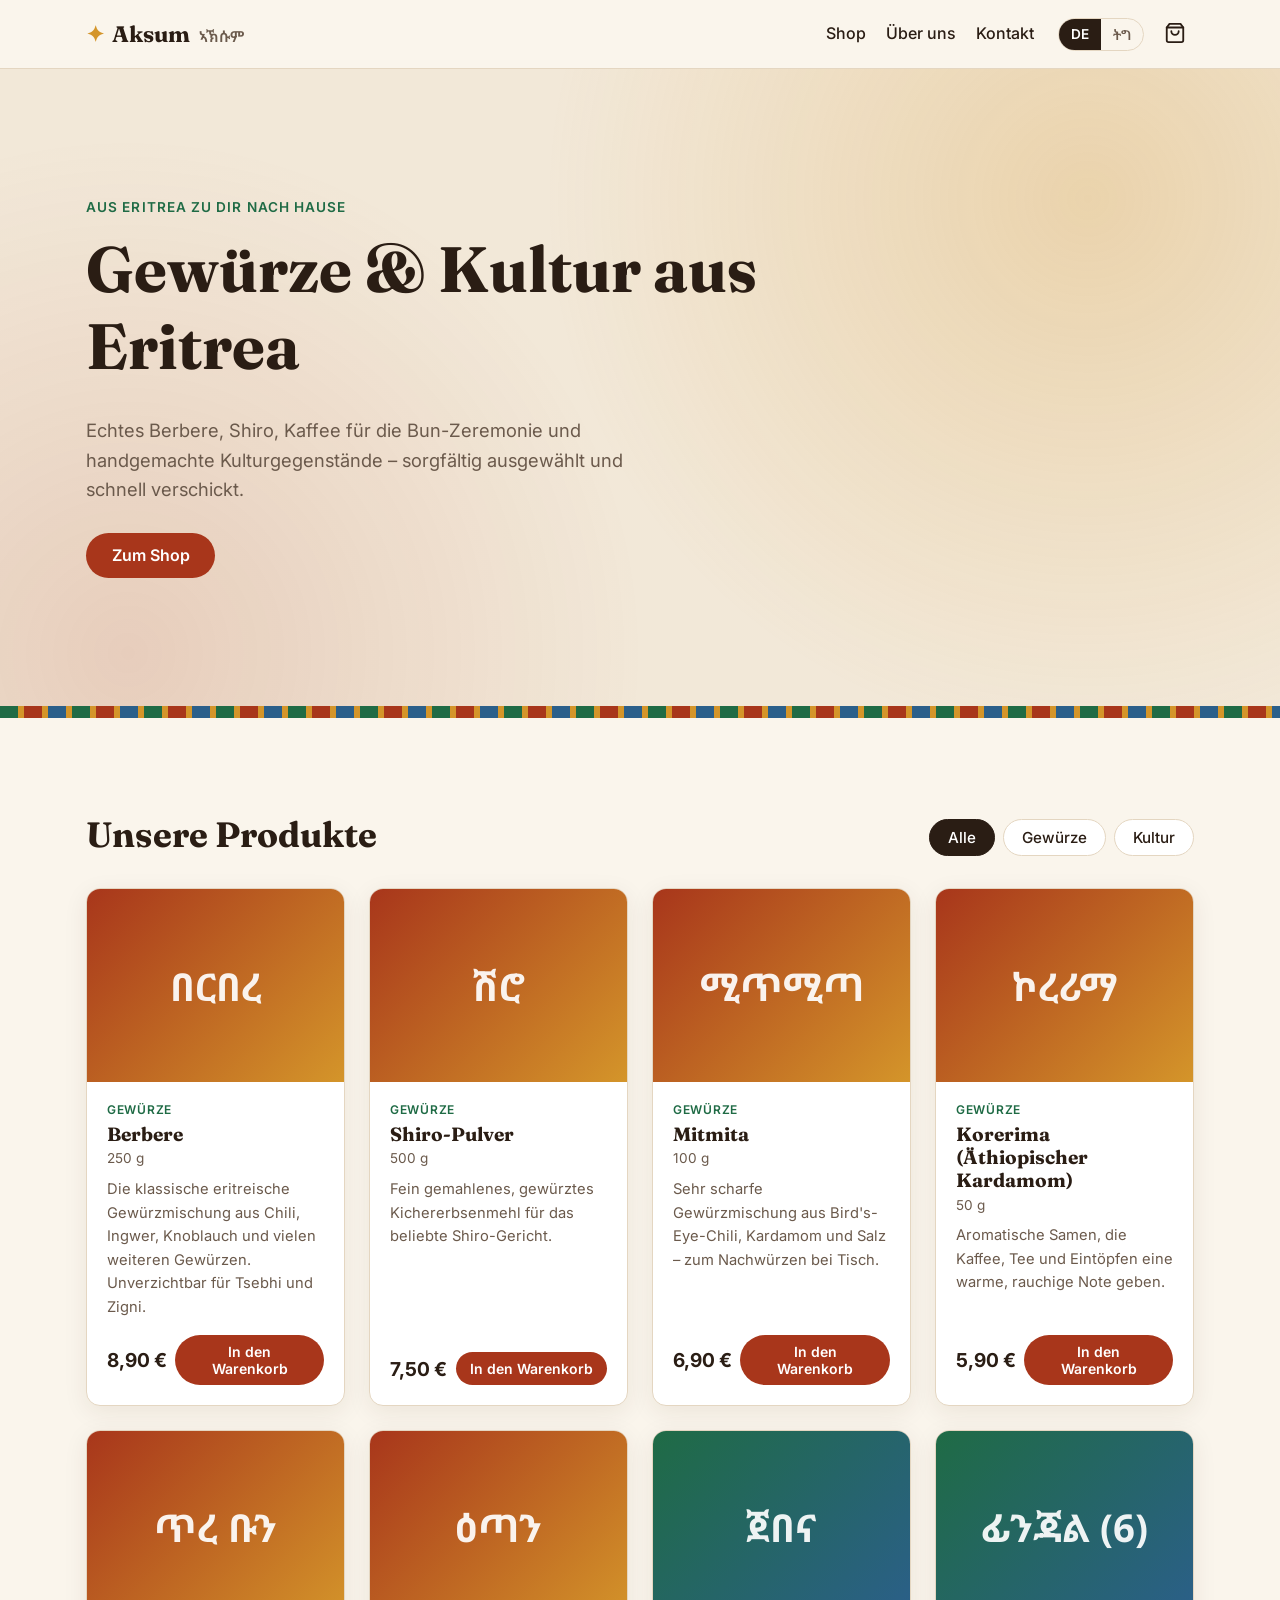
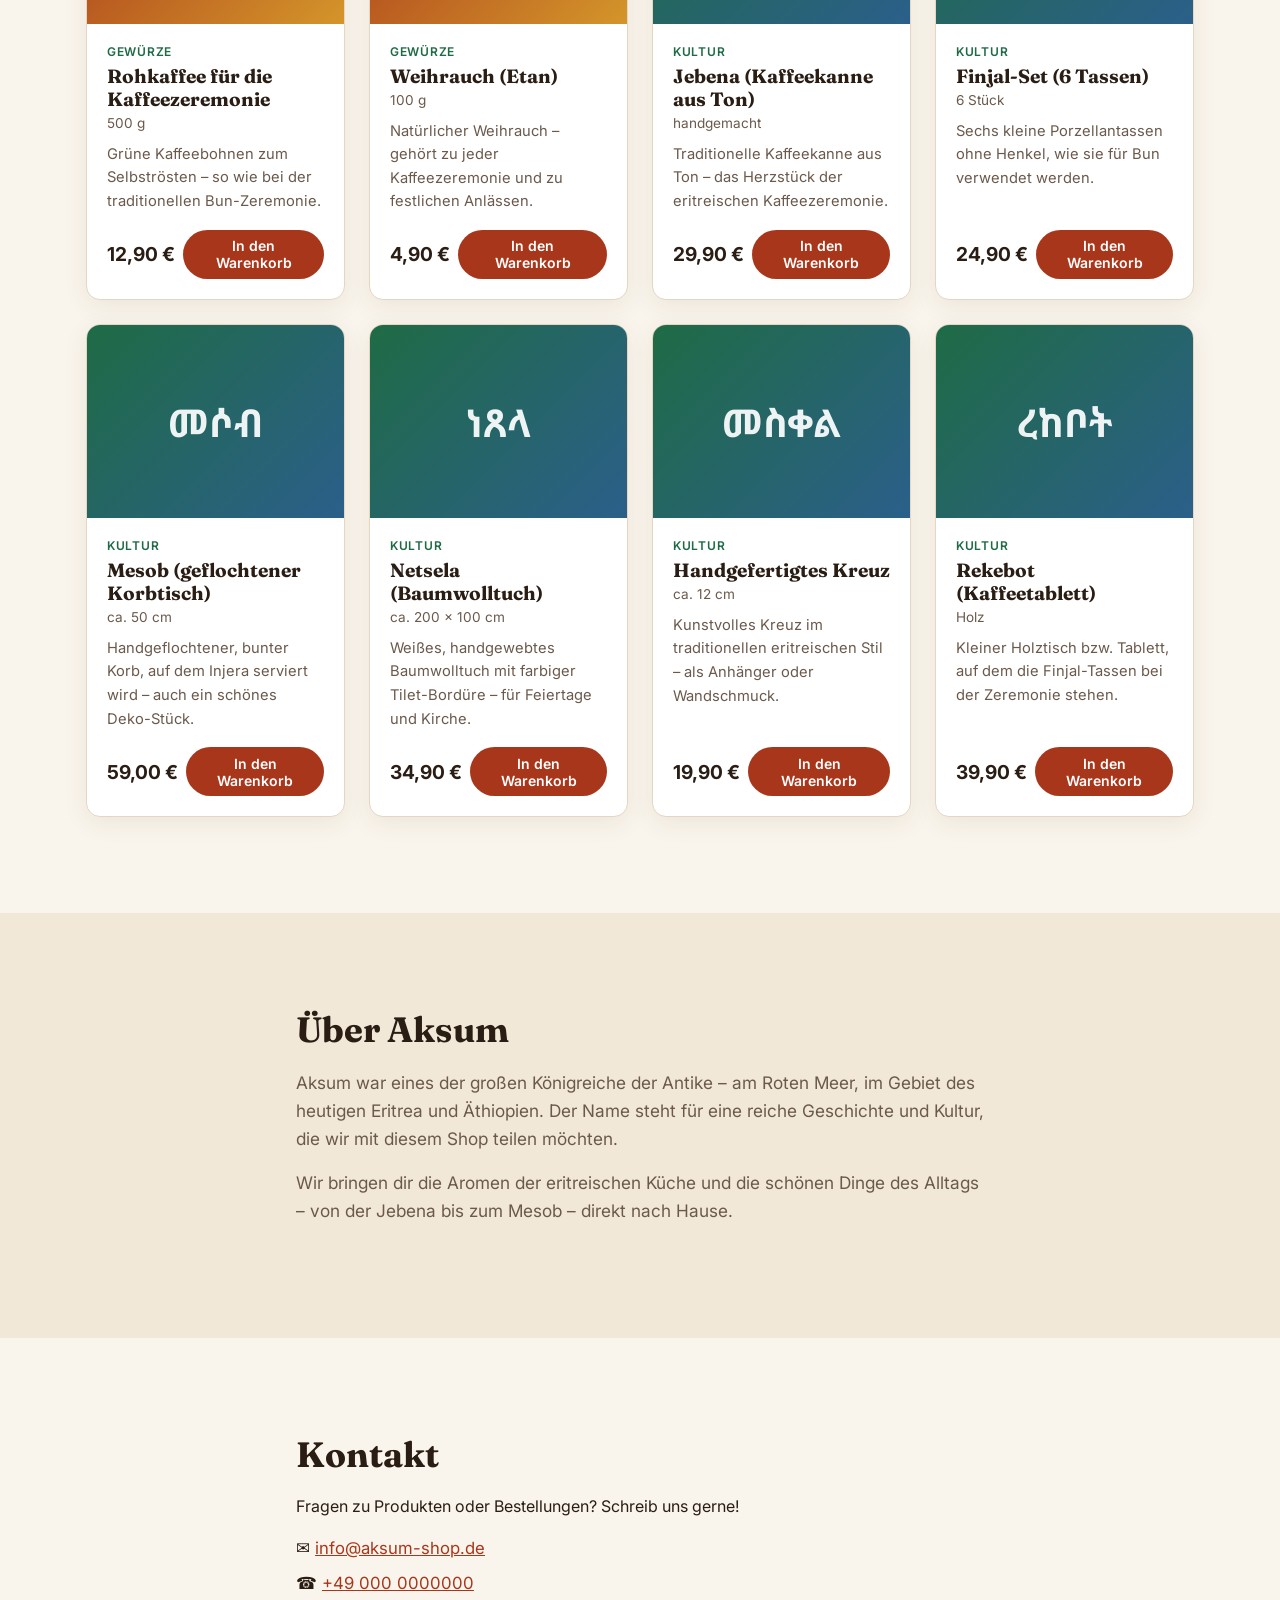
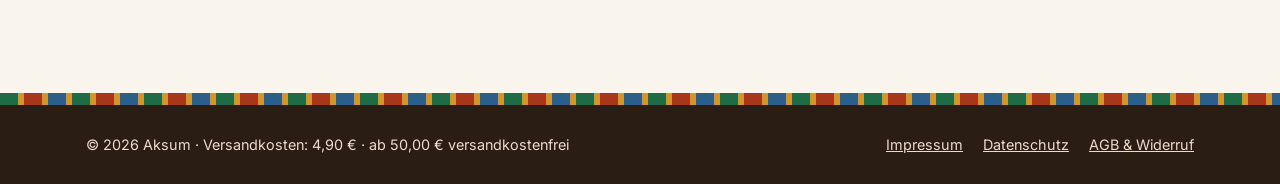
==== index.html @ a477b145 "Add Aksum online shop with German/Tigrinya and PayPal checkout Static site for Eritrean spices and c" ====
<!doctype html>
<html lang="de">
<head>
  <meta charset="utf-8">
  <meta name="viewport" content="width=device-width, initial-scale=1">
  <title>Aksum – Eritreische Gewürze & Kultur</title>
  <meta name="description" content="Eritreische Gewürze wie Berbere und Shiro sowie traditionelle Kulturgegenstände – bequem online bestellen und mit PayPal bezahlen.">
  <link rel="icon" href="favicon.svg" type="image/svg+xml">
  <link rel="preconnect" href="https://fonts.googleapis.com">
  <link rel="preconnect" href="https://fonts.gstatic.com" crossorigin>
  <link href="https://fonts.googleapis.com/css2?family=Fraunces:opsz,wght@9..144,500;9..144,700&family=Inter:wght@400;500;600&family=Noto+Sans+Ethiopic:wght@400;600;700&display=swap" rel="stylesheet">
  <link rel="stylesheet" href="css/style.css">
</head>
<body>

  <header class="header">
    <div class="container header__inner">
      <a href="#top" class="logo">
        <span class="logo__mark" aria-hidden="true">✦</span>
        <span>Aksum <span class="logo__ge">ኣኽሱም</span></span>
      </a>
      <nav class="nav" aria-label="Hauptmenü">
        <a href="#shop" data-i18n="nav.shop">Shop</a>
        <a href="#about" data-i18n="nav.about">Über uns</a>
        <a href="#contact" data-i18n="nav.contact">Kontakt</a>
      </nav>
      <div class="header__actions">
        <div class="lang-switch" role="group" aria-label="Sprache / ቋንቋ">
          <button data-lang="de" aria-pressed="true">DE</button>
          <button data-lang="ti" aria-pressed="false">ትግ</button>
        </div>
        <button class="cart-button" data-open-cart aria-label="Warenkorb">
          <svg width="22" height="22" viewBox="0 0 24 24" fill="none" stroke="currentColor" stroke-width="2" stroke-linecap="round" stroke-linejoin="round" aria-hidden="true"><path d="M6 2 3 6v14a2 2 0 0 0 2 2h14a2 2 0 0 0 2-2V6l-3-4z"/><path d="M3 6h18"/><path d="M16 10a4 4 0 0 1-8 0"/></svg>
          <span class="cart-button__count" id="cart-count" hidden>0</span>
        </button>
      </div>
    </div>
  </header>

  <main id="top">
    <section class="hero">
      <div class="container hero__inner">
        <p class="hero__kicker" data-i18n="hero.kicker">Aus Eritrea zu dir nach Hause</p>
        <h1 class="hero__title" data-i18n="hero.title">Gewürze & Kultur aus Eritrea</h1>
        <p class="hero__text" data-i18n="hero.text"></p>
        <a href="#shop" class="btn" data-i18n="hero.cta">Zum Shop</a>
      </div>
      <div class="tilet" aria-hidden="true"></div>
    </section>

    <section class="section" id="shop">
      <div class="container">
        <div class="section__head">
          <h2 data-i18n="shop.title">Unsere Produkte</h2>
          <div class="filters" role="group">
            <button data-filter="all" aria-pressed="true" data-i18n="filter.all">Alle</button>
            <button data-filter="spices" aria-pressed="false" data-i18n="filter.spices">Gewürze</button>
            <button data-filter="culture" aria-pressed="false" data-i18n="filter.culture">Kultur</button>
          </div>
        </div>
        <div class="product-grid" id="product-grid"></div>
      </div>
    </section>

    <section class="section section--alt" id="about">
      <div class="container about">
        <h2 data-i18n="about.title">Über Aksum</h2>
        <p data-i18n="about.text1"></p>
        <p data-i18n="about.text2"></p>
      </div>
    </section>

    <section class="section" id="contact">
      <div class="container contact">
        <h2 data-i18n="contact.title">Kontakt</h2>
        <p data-i18n="contact.text"></p>
        <ul class="contact__list">
          <li>✉ <a id="contact-email" href="#"></a></li>
          <li>☎ <a id="contact-phone" href="#"></a></li>
          <li>◎ <a id="contact-instagram" href="#" target="_blank" rel="noopener">Instagram</a></li>
        </ul>
      </div>
    </section>
  </main>

  <footer class="footer">
    <div class="tilet" aria-hidden="true"></div>
    <div class="container footer__inner">
      <p>© <span id="year"></span> Aksum · <span id="shipping-info"></span></p>
      <nav aria-label="Rechtliches">
        <a href="impressum.html" data-i18n="footer.imprint">Impressum</a>
        <a href="datenschutz.html" data-i18n="footer.privacy">Datenschutz</a>
        <a href="agb.html" data-i18n="footer.terms">AGB & Widerruf</a>
      </nav>
    </div>
  </footer>

  <!-- Warenkorb (fährt von rechts herein) -->
  <div class="overlay" id="overlay" hidden></div>
  <aside class="cart" id="cart" aria-hidden="true" aria-labelledby="cart-title">
    <div class="cart__head">
      <h2 id="cart-title" data-i18n="cart.title">Dein Warenkorb</h2>
      <button class="cart__close" id="cart-close" aria-label="Schließen">×</button>
    </div>
    <p class="cart__empty" id="cart-empty" data-i18n="cart.empty">Dein Warenkorb ist leer.</p>
    <ul class="cart__items" id="cart-items"></ul>
    <div class="cart__summary" id="cart-summary" hidden>
      <dl>
        <div><dt data-i18n="cart.subtotal">Zwischensumme</dt><dd id="sum-subtotal"></dd></div>
        <div><dt data-i18n="cart.shipping">Versand</dt><dd id="sum-shipping"></dd></div>
        <div class="cart__total"><dt data-i18n="cart.total">Gesamt</dt><dd id="sum-total"></dd></div>
      </dl>
      <p class="cart__hint" id="free-hint" hidden></p>
      <p class="cart__pay" data-i18n="cart.payWith">Sicher bezahlen mit PayPal:</p>
      <div id="paypal-buttons"></div>
      <p class="cart__legal" data-i18n-html="cart.legal"></p>
    </div>
  </aside>

  <!-- Danke-Fenster nach erfolgreicher Zahlung -->
  <dialog class="thanks" id="thanks">
    <h2 data-i18n="thanks.title">Vielen Dank für deine Bestellung!</h2>
    <p><span data-i18n="thanks.text"></span> <strong id="order-id"></strong></p>
    <button class="btn" id="thanks-close" data-i18n="thanks.close">Weiter einkaufen</button>
  </dialog>

  <script src="js/config.js"></script>
  <script src="js/products.js"></script>
  <script src="js/i18n.js"></script>
  <script src="js/app.js"></script>
</body>
</html>
---- css/style.css ----
/* ============================================================
   Farben – hier kannst du das Aussehen des Shops anpassen
   ============================================================ */
:root {
  --bg: #faf5ec;
  --bg-alt: #f2e8d8;
  --surface: #ffffff;
  --ink: #2a1d14;
  --ink-soft: #6b5a4c;
  --line: #e4d6c1;
  --red: #a8361b;       /* Berbere-Rot */
  --red-dark: #862a14;
  --ochre: #d4952a;     /* Gold / Ocker */
  --green: #1f6b45;     /* Grün */
  --blue: #2b5f8a;      /* Blau */
  --radius: 14px;
  --shadow: 0 6px 24px rgba(60, 35, 15, 0.08);
  --font-body: "Inter", "Noto Sans Ethiopic", system-ui, sans-serif;
  --font-head: "Fraunces", "Noto Sans Ethiopic", Georgia, serif;
}

* { box-sizing: border-box; }

html { scroll-behavior: smooth; scroll-padding-top: 80px; }

body {
  margin: 0;
  background: var(--bg);
  color: var(--ink);
  font-family: var(--font-body);
  font-size: 16px;
  line-height: 1.6;
}

html[lang="ti"] body { --font-head: "Noto Sans Ethiopic", sans-serif; }

img { max-width: 100%; display: block; }
a { color: var(--red); }

h1, h2, h3 { font-family: var(--font-head); line-height: 1.2; margin: 0 0 0.5em; }
h2 { font-size: clamp(1.6rem, 3vw, 2.2rem); }

.container { width: 100%; max-width: 1140px; margin: 0 auto; padding: 0 16px; }

.btn {
  display: inline-block;
  background: var(--red);
  color: #fff;
  border: 0;
  border-radius: 999px;
  padding: 0.8em 1.6em;
  font: 600 1rem var(--font-body);
  text-decoration: none;
  cursor: pointer;
  transition: background 0.2s;
}
.btn:hover { background: var(--red-dark); }
.btn:disabled { background: var(--green); cursor: default; }
.btn--small { padding: 0.55em 1em; font-size: 0.875rem; }

button:focus-visible, a:focus-visible { outline: 3px solid var(--ochre); outline-offset: 2px; }

/* Traditionelles Tilet-Band (Webmuster-Bordüre) */
.tilet {
  height: 12px;
  background:
    repeating-linear-gradient(90deg,
      var(--green) 0 18px, var(--ochre) 18px 24px,
      var(--red) 24px 42px, var(--ochre) 42px 48px,
      var(--blue) 48px 66px, var(--ochre) 66px 72px);
}

/* ---------- Kopfzeile ---------- */
.header {
  position: sticky; top: 0; z-index: 20;
  background: rgba(250, 245, 236, 0.94);
  backdrop-filter: blur(8px);
  border-bottom: 1px solid var(--line);
}
.header__inner { display: flex; align-items: center; gap: 24px; height: 68px; }
.logo {
  display: flex; align-items: center; gap: 8px;
  font: 700 1.4rem var(--font-head);
  color: var(--ink); text-decoration: none;
}
.logo__mark { color: var(--ochre); }
.logo__ge { font: 600 0.95rem "Noto Sans Ethiopic", sans-serif; color: var(--ink-soft); margin-left: 4px; }
.nav { display: flex; gap: 20px; margin-left: auto; }
.nav a { color: var(--ink); text-decoration: none; font-weight: 500; }
.nav a:hover { color: var(--red); }
.header__actions { display: flex; align-items: center; gap: 12px; }

.lang-switch { display: flex; border: 1px solid var(--line); border-radius: 999px; overflow: hidden; }
.lang-switch button {
  border: 0; background: transparent; padding: 6px 12px; cursor: pointer;
  font: 600 0.85rem var(--font-body); color: var(--ink-soft);
}
.lang-switch button[aria-pressed="true"] { background: var(--ink); color: #fff; }

.cart-button {
  position: relative; border: 0; background: transparent; cursor: pointer;
  color: var(--ink); padding: 8px; border-radius: 50%;
}
.cart-button:hover { background: var(--bg-alt); }
.cart-button__count {
  position: absolute; top: 0; right: 0;
  min-width: 20px; height: 20px; padding: 0 5px;
  background: var(--red); color: #fff; border-radius: 999px;
  font-size: 0.75rem; font-weight: 600; line-height: 20px; text-align: center;
}
.cart-button__count[hidden] { display: none; }

/* ---------- Startbereich ---------- */
.hero {
  background:
    radial-gradient(circle at 85% 20%, rgba(212, 149, 42, 0.25), transparent 45%),
    radial-gradient(circle at 10% 90%, rgba(168, 54, 27, 0.15), transparent 40%),
    var(--bg-alt);
}
.hero__inner { padding: clamp(64px, 12vw, 128px) 16px; max-width: 760px; margin-left: max(0px, calc((100% - 1140px) / 2)); }
.hero__kicker { color: var(--green); font-weight: 600; text-transform: uppercase; letter-spacing: 0.08em; font-size: 0.85rem; margin: 0 0 12px; }
html[lang="ti"] .hero__kicker { text-transform: none; letter-spacing: 0; }
.hero__title { font-size: clamp(2.2rem, 6vw, 4rem); }
.hero__text { font-size: 1.15rem; color: var(--ink-soft); margin: 0 0 28px; max-width: 600px; }

/* ---------- Abschnitte ---------- */
.section { padding: clamp(56px, 8vw, 96px) 0; }
.section--alt { background: var(--bg-alt); }
.section__head { display: flex; flex-wrap: wrap; align-items: end; justify-content: space-between; gap: 16px; margin-bottom: 32px; }
.section__head h2 { margin: 0; }

.filters { display: flex; gap: 8px; flex-wrap: wrap; }
.filters button {
  border: 1px solid var(--line); background: var(--surface); color: var(--ink);
  padding: 8px 18px; border-radius: 999px; cursor: pointer; font: 500 0.95rem var(--font-body);
}
.filters button[aria-pressed="true"] { background: var(--ink); border-color: var(--ink); color: #fff; }

/* ---------- Produkte ---------- */
.product-grid { display: grid; grid-template-columns: repeat(auto-fill, minmax(250px, 1fr)); gap: 24px; }
.product {
  display: flex; flex-direction: column;
  background: var(--surface); border-radius: var(--radius); overflow: hidden;
  box-shadow: var(--shadow); border: 1px solid var(--line);
}
.product__image { aspect-ratio: 4 / 3; overflow: hidden; }
.product__image img { width: 100%; height: 100%; object-fit: cover; }
.placeholder {
  width: 100%; height: 100%; display: grid; place-items: center;
  font: 700 2.4rem "Noto Sans Ethiopic", sans-serif; color: rgba(255, 255, 255, 0.92);
  text-align: center; padding: 16px;
}
.placeholder--spices { background: linear-gradient(135deg, var(--red), var(--ochre)); }
.placeholder--culture { background: linear-gradient(135deg, var(--green), var(--blue)); }
.product__body { display: flex; flex-direction: column; flex: 1; padding: 18px 20px 20px; }
.product__category { margin: 0; font-size: 0.75rem; font-weight: 600; color: var(--green); text-transform: uppercase; letter-spacing: 0.06em; }
.product__name { font-size: 1.2rem; margin: 4px 0 2px; }
.product__weight { margin: 0 0 8px; font-size: 0.85rem; color: var(--ink-soft); }
.product__desc { margin: 0 0 16px; font-size: 0.92rem; color: var(--ink-soft); flex: 1; }
.product__footer { display: flex; align-items: center; justify-content: space-between; gap: 8px; }
.product__price { font: 700 1.2rem var(--font-body); }

/* ---------- Über uns / Kontakt ---------- */
.about, .contact { max-width: 720px; }
.about p { font-size: 1.08rem; color: var(--ink-soft); }
.contact__list { list-style: none; padding: 0; margin: 16px 0 0; display: grid; gap: 8px; font-size: 1.05rem; }
.contact__list li[hidden] { display: none; }

/* ---------- Fußzeile ---------- */
.footer { background: var(--ink); color: #e9dccb; }
.footer__inner { display: flex; flex-wrap: wrap; justify-content: space-between; gap: 12px 24px; padding: 28px 16px; font-size: 0.9rem; }
.footer__inner p { margin: 0; }
.footer nav { display: flex; gap: 20px; flex-wrap: wrap; }
.footer a { color: #e9dccb; }

/* ---------- Warenkorb ---------- */
.overlay { position: fixed; inset: 0; background: rgba(20, 12, 6, 0.45); z-index: 30; }
.cart {
  position: fixed; top: 0; right: 0; bottom: 0; z-index: 40;
  width: min(420px, 100%);
  background: var(--bg); box-shadow: -8px 0 32px rgba(0, 0, 0, 0.15);
  display: flex; flex-direction: column; padding: 20px; overflow-y: auto;
  transform: translateX(100%); transition: transform 0.3s ease; visibility: hidden;
}
.cart.is-open { transform: none; visibility: visible; }
.cart__head { display: flex; justify-content: space-between; align-items: center; margin-bottom: 12px; }
.cart__head h2 { margin: 0; font-size: 1.5rem; }
.cart__close { border: 0; background: transparent; font-size: 2rem; line-height: 1; cursor: pointer; color: var(--ink); padding: 0 6px; }
.cart__empty { color: var(--ink-soft); }
.cart__items { list-style: none; padding: 0; margin: 0; }
.cart-item {
  display: grid; grid-template-columns: 1fr auto; gap: 6px 12px;
  padding: 14px 0; border-bottom: 1px solid var(--line);
}
.cart-item__info { display: flex; flex-direction: column; }
.cart-item__info span { font-size: 0.85rem; color: var(--ink-soft); }
.cart-item__remove { grid-column: 1; justify-self: start; border: 0; background: none; color: var(--red); font-size: 0.8rem; padding: 0; cursor: pointer; text-decoration: underline; }
.qty { display: flex; align-items: center; gap: 4px; align-self: center; }
.qty button {
  width: 30px; height: 30px; border-radius: 50%; border: 1px solid var(--line);
  background: var(--surface); cursor: pointer; font-size: 1rem; color: var(--ink);
}
.qty span { min-width: 24px; text-align: center; font-weight: 600; }
.cart__summary dl { margin: 16px 0 8px; }
.cart__summary dl div { display: flex; justify-content: space-between; padding: 4px 0; }
.cart__summary dt, .cart__summary dd { margin: 0; }
.cart__total { border-top: 1px solid var(--line); margin-top: 6px; padding-top: 10px !important; font-weight: 700; font-size: 1.15rem; }
.cart__hint { margin: 0 0 12px; padding: 8px 12px; background: #e6f0e9; color: var(--green); border-radius: 8px; font-size: 0.88rem; }
.cart__pay { margin: 16px 0 8px; font-weight: 600; }
.cart__legal { font-size: 0.78rem; color: var(--ink-soft); margin-top: 12px; }
.notice { padding: 10px 12px; background: #fbe9e4; color: var(--red-dark); border-radius: 8px; font-size: 0.9rem; }

/* ---------- Danke-Fenster ---------- */
.thanks {
  border: 0; border-radius: var(--radius); padding: 32px; max-width: 440px; width: calc(100% - 32px);
  box-shadow: var(--shadow); text-align: center; background: var(--bg); color: var(--ink);
}
.thanks::backdrop { background: rgba(20, 12, 6, 0.5); }

/* ---------- Rechtliche Seiten ---------- */
.legal { max-width: 760px; padding: 48px 16px 80px; }
.legal h1 { font-size: 2rem; }
.legal h2 { font-size: 1.3rem; margin-top: 1.6em; }
.todo { background: #fff4d6; border-left: 4px solid var(--ochre); padding: 10px 14px; border-radius: 6px; }

/* ---------- Handy ---------- */
@media (max-width: 720px) {
  .nav { display: none; }
  .header__actions { margin-left: auto; }
  .logo__ge { display: none; }
  .product-grid { grid-template-columns: 1fr; }
}
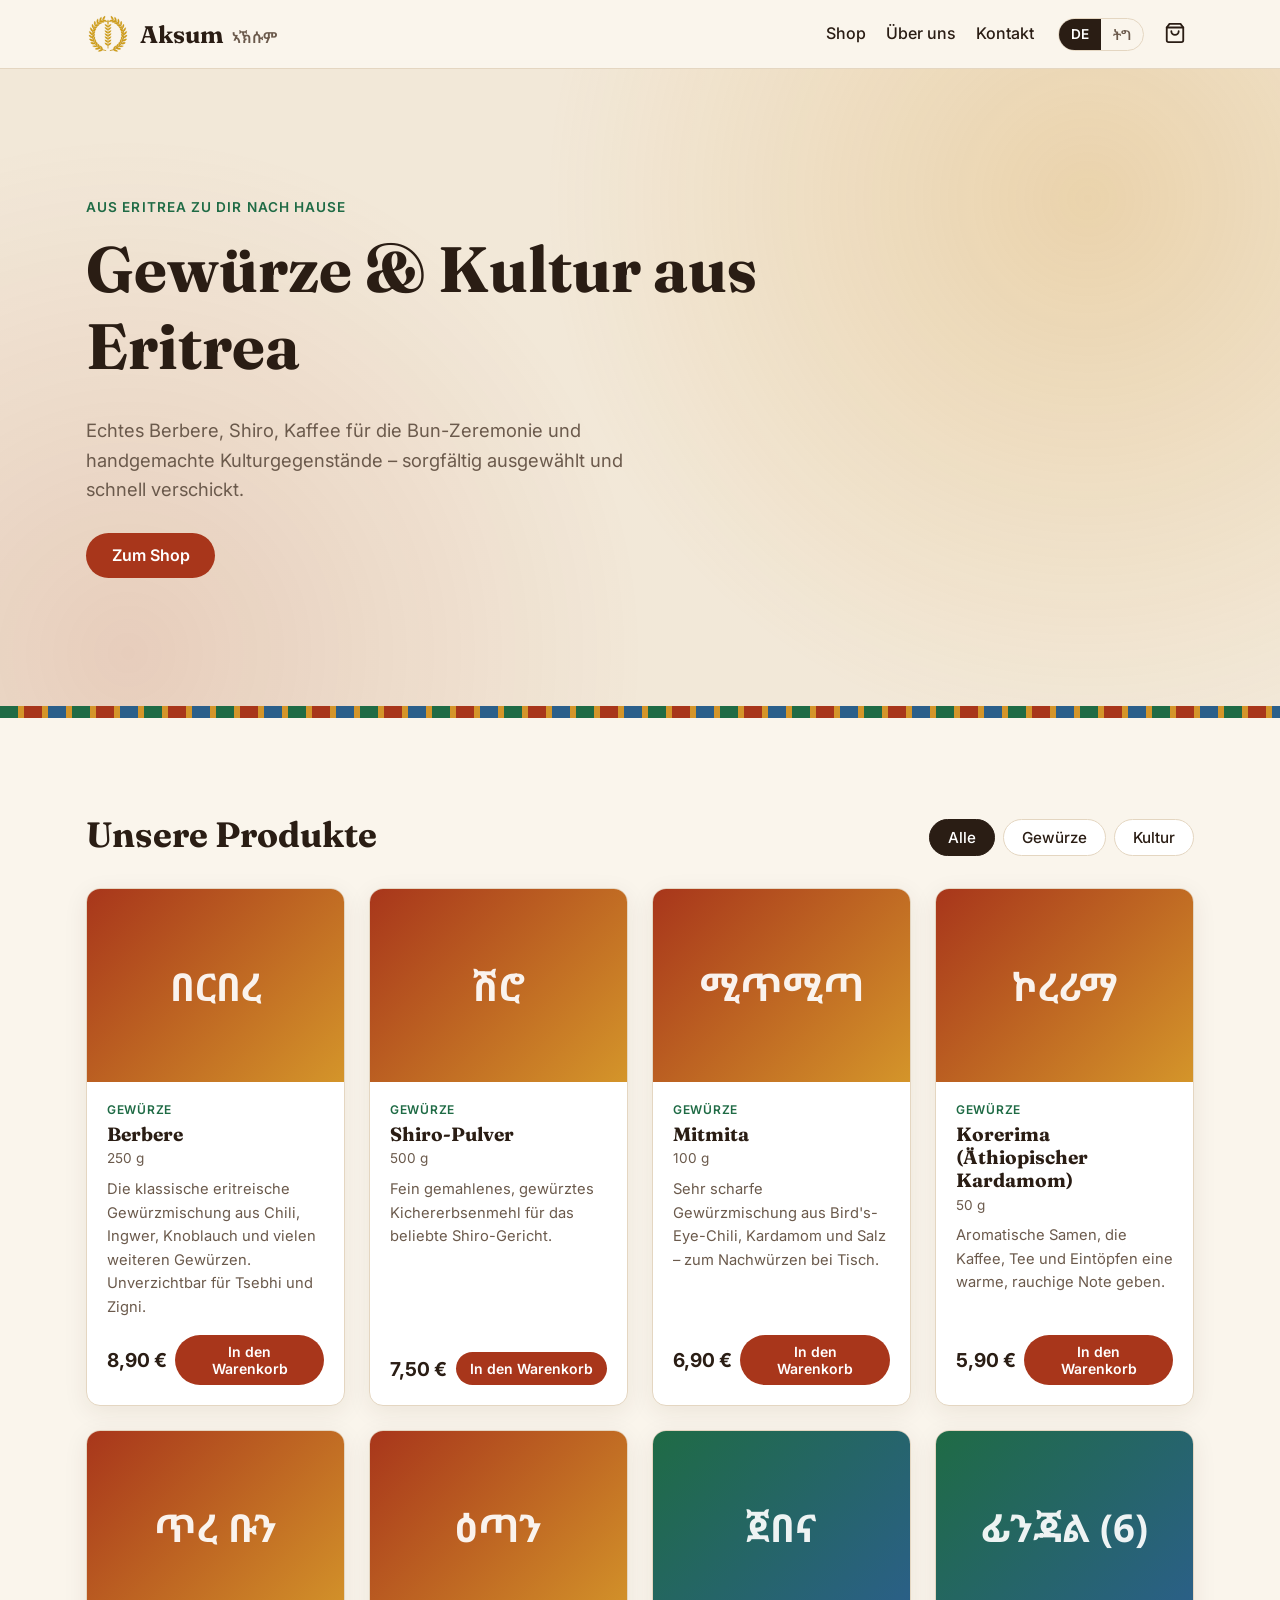
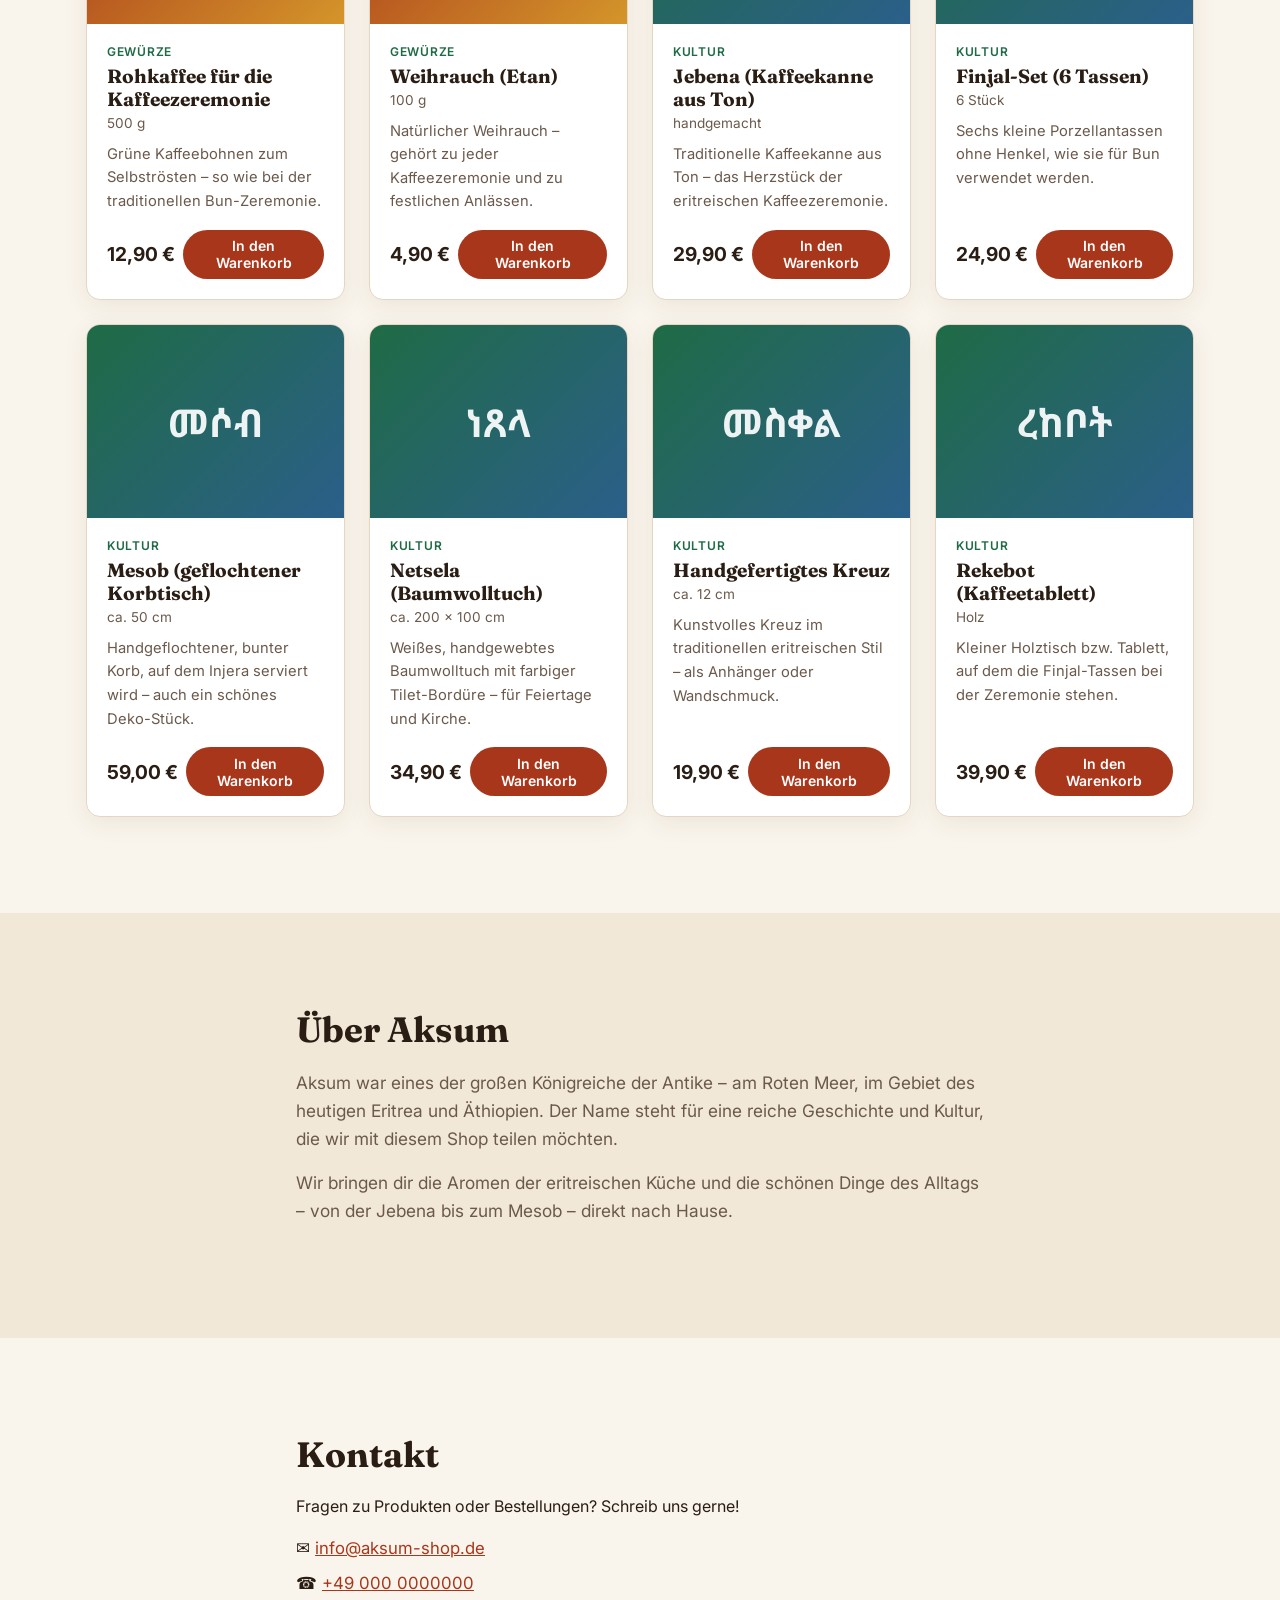
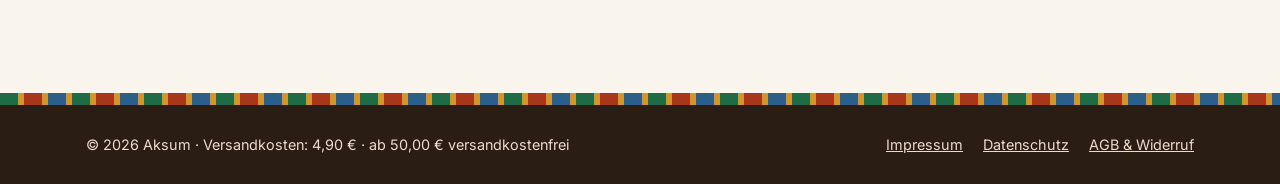
==== commit 3989f1b1: "Use golden Eritrean olive wreath as logo Replace the star mark in the header and the favicon with a " ====
--- a/index.html
+++ b/index.html
@@ -5,7 +5,7 @@
   <meta name="viewport" content="width=device-width, initial-scale=1">
   <title>Aksum – Eritreische Gewürze & Kultur</title>
   <meta name="description" content="Eritreische Gewürze wie Berbere und Shiro sowie traditionelle Kulturgegenstände – bequem online bestellen und mit PayPal bezahlen.">
-  <link rel="icon" href="favicon.svg" type="image/svg+xml">
+  <link rel="icon" href="images/logo-kranz.svg" type="image/svg+xml">
   <link rel="preconnect" href="https://fonts.googleapis.com">
   <link rel="preconnect" href="https://fonts.gstatic.com" crossorigin>
   <link href="https://fonts.googleapis.com/css2?family=Fraunces:opsz,wght@9..144,500;9..144,700&family=Inter:wght@400;500;600&family=Noto+Sans+Ethiopic:wght@400;600;700&display=swap" rel="stylesheet">
@@ -16,7 +16,7 @@
   <header class="header">
     <div class="container header__inner">
       <a href="#top" class="logo">
-        <span class="logo__mark" aria-hidden="true">✦</span>
+        <img class="logo__mark" src="images/logo-kranz.svg" alt="" width="44" height="44">
         <span>Aksum <span class="logo__ge">ኣኽሱም</span></span>
       </a>
       <nav class="nav" aria-label="Hauptmenü">
--- a/css/style.css
+++ b/css/style.css
@@ -79,11 +79,11 @@
 }
 .header__inner { display: flex; align-items: center; gap: 24px; height: 68px; }
 .logo {
-  display: flex; align-items: center; gap: 8px;
-  font: 700 1.4rem var(--font-head);
+  display: flex; align-items: center; gap: 10px;
+  font: 700 1.5rem var(--font-head);
   color: var(--ink); text-decoration: none;
 }
-.logo__mark { color: var(--ochre); }
+.logo__mark { width: 44px; height: 44px; flex: none; }
 .logo__ge { font: 600 0.95rem "Noto Sans Ethiopic", sans-serif; color: var(--ink-soft); margin-left: 4px; }
 .nav { display: flex; gap: 20px; margin-left: auto; }
 .nav a { color: var(--ink); text-decoration: none; font-weight: 500; }
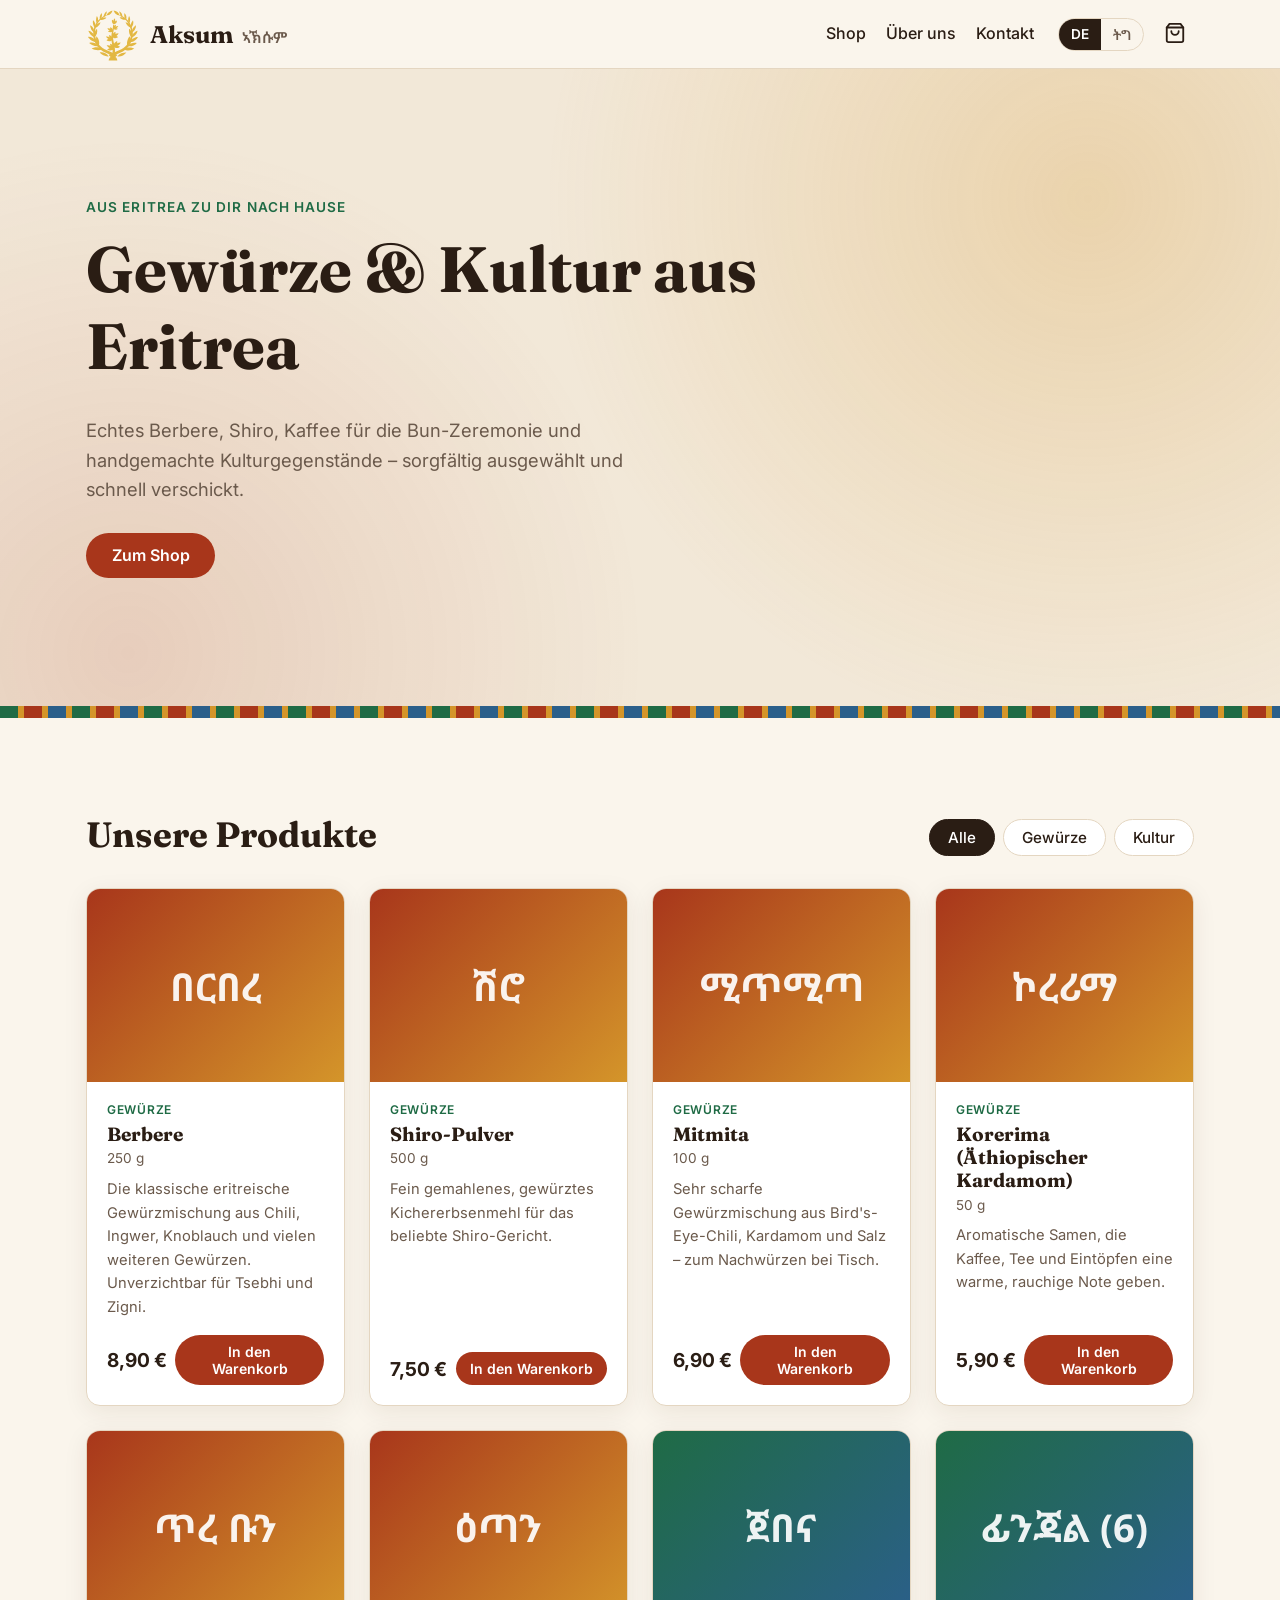
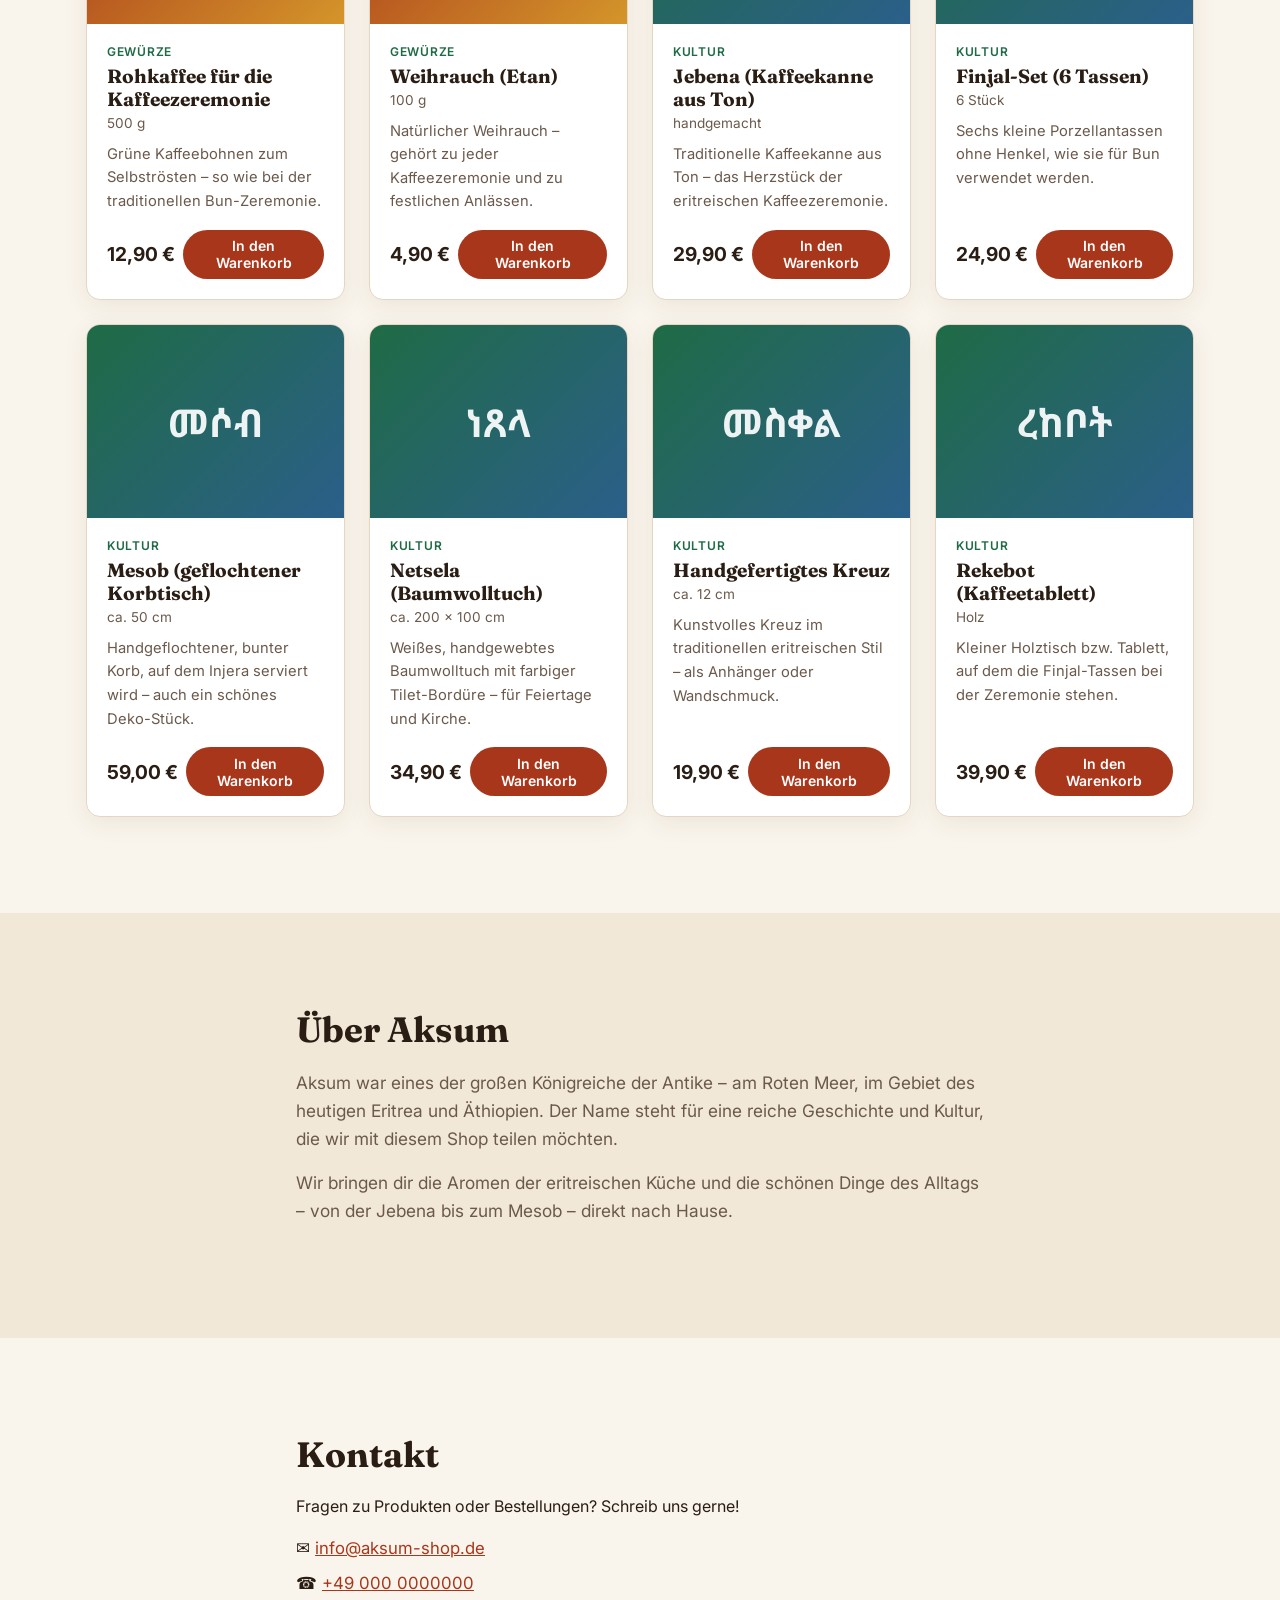
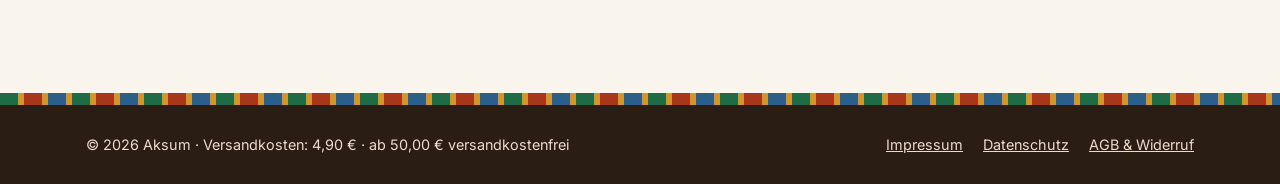
==== commit 039336d5: "Redraw logo wreath in bolder Eritrean flag style Chunkier leaves, central olive branch with leaf clu" ====
--- a/index.html
+++ b/index.html
@@ -16,7 +16,7 @@
   <header class="header">
     <div class="container header__inner">
       <a href="#top" class="logo">
-        <img class="logo__mark" src="images/logo-kranz.svg" alt="" width="44" height="44">
+        <img class="logo__mark" src="images/logo-kranz.svg" alt="" width="54" height="54">
         <span>Aksum <span class="logo__ge">ኣኽሱም</span></span>
       </a>
       <nav class="nav" aria-label="Hauptmenü">
--- a/css/style.css
+++ b/css/style.css
@@ -83,7 +83,7 @@
   font: 700 1.5rem var(--font-head);
   color: var(--ink); text-decoration: none;
 }
-.logo__mark { width: 44px; height: 44px; flex: none; }
+.logo__mark { width: 54px; height: 54px; flex: none; }
 .logo__ge { font: 600 0.95rem "Noto Sans Ethiopic", sans-serif; color: var(--ink-soft); margin-left: 4px; }
 .nav { display: flex; gap: 20px; margin-left: auto; }
 .nav a { color: var(--ink); text-decoration: none; font-weight: 500; }
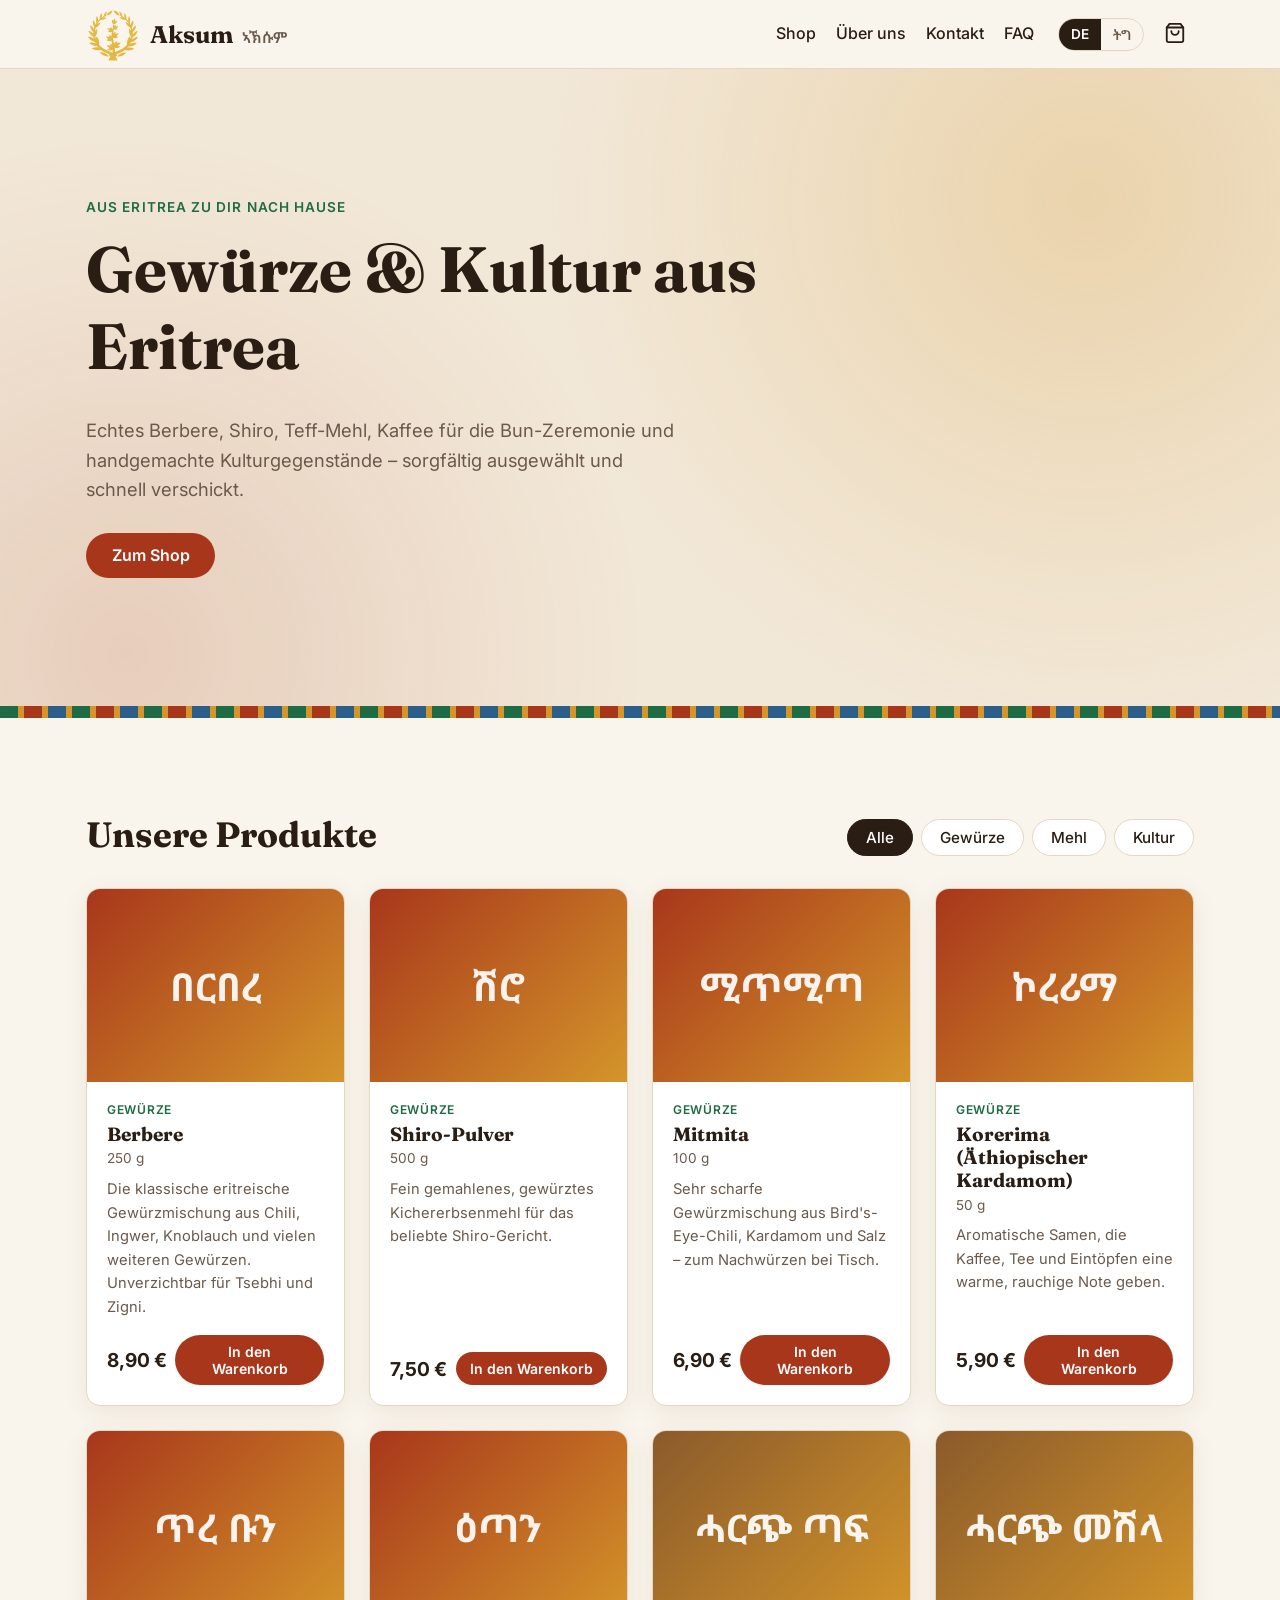
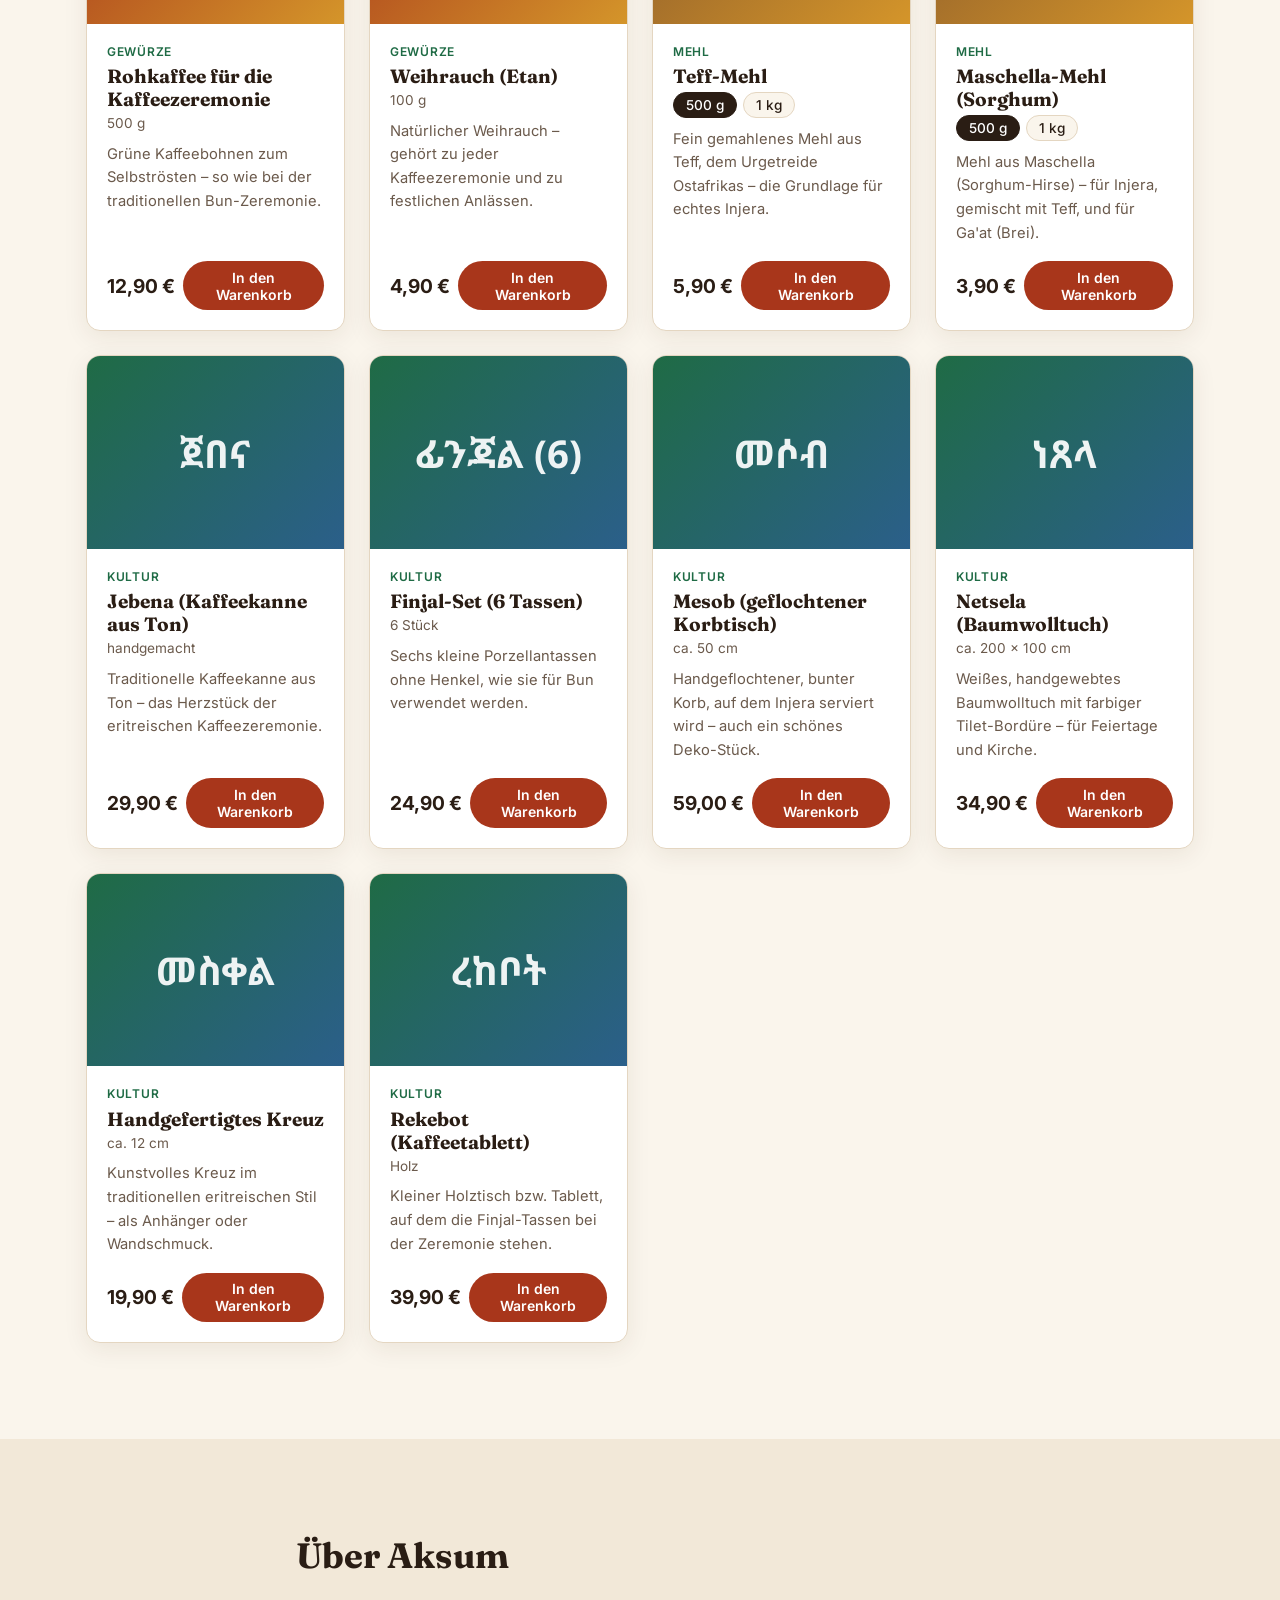
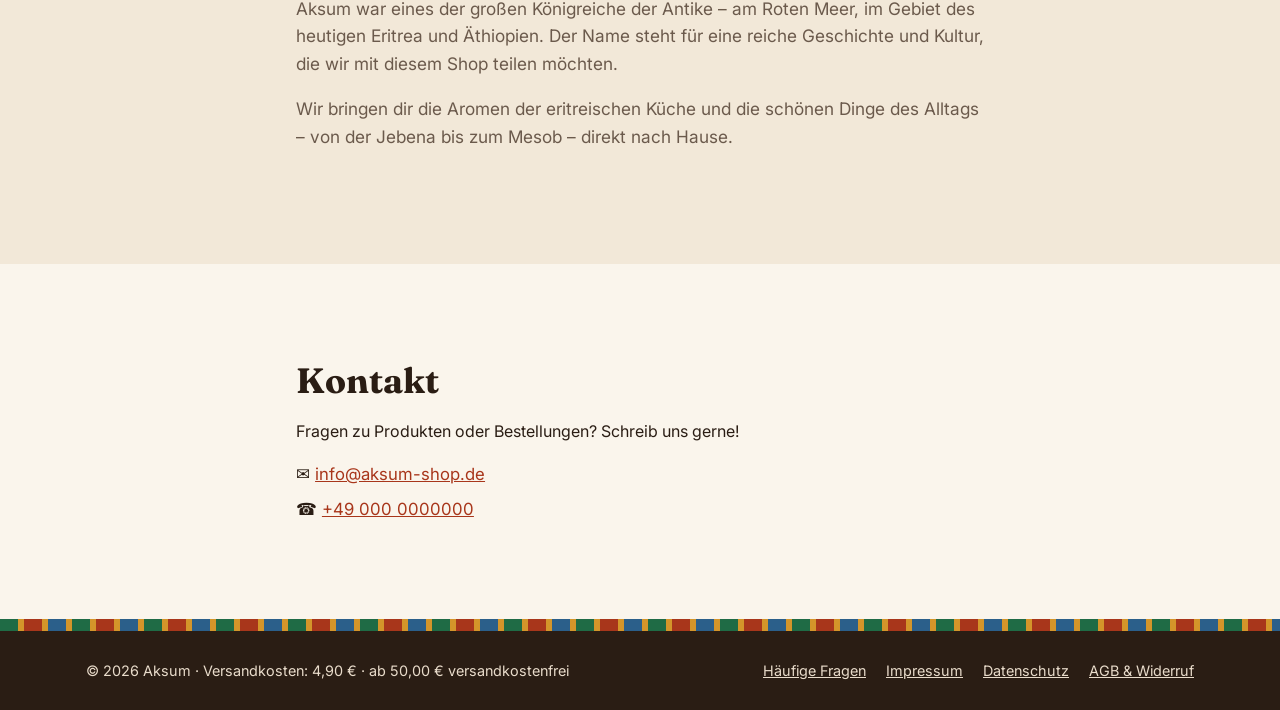
==== commit cb666f8e: "Add teff and mashella flour with size options, and an FAQ page Products can now offer several sizes " ====
--- a/index.html
+++ b/index.html
@@ -23,6 +23,7 @@
         <a href="#shop" data-i18n="nav.shop">Shop</a>
         <a href="#about" data-i18n="nav.about">Über uns</a>
         <a href="#contact" data-i18n="nav.contact">Kontakt</a>
+        <a href="faq.html" data-i18n="nav.faq">FAQ</a>
       </nav>
       <div class="header__actions">
         <div class="lang-switch" role="group" aria-label="Sprache / ቋንቋ">
@@ -55,6 +56,7 @@
           <div class="filters" role="group">
             <button data-filter="all" aria-pressed="true" data-i18n="filter.all">Alle</button>
             <button data-filter="spices" aria-pressed="false" data-i18n="filter.spices">Gewürze</button>
+            <button data-filter="flour" aria-pressed="false" data-i18n="filter.flour">Mehl</button>
             <button data-filter="culture" aria-pressed="false" data-i18n="filter.culture">Kultur</button>
           </div>
         </div>
@@ -88,6 +90,7 @@
     <div class="container footer__inner">
       <p>© <span id="year"></span> Aksum · <span id="shipping-info"></span></p>
       <nav aria-label="Rechtliches">
+        <a href="faq.html" data-i18n="footer.faq">Häufige Fragen</a>
         <a href="impressum.html" data-i18n="footer.imprint">Impressum</a>
         <a href="datenschutz.html" data-i18n="footer.privacy">Datenschutz</a>
         <a href="agb.html" data-i18n="footer.terms">AGB & Widerruf</a>
--- a/css/style.css
+++ b/css/style.css
@@ -151,11 +151,18 @@
   text-align: center; padding: 16px;
 }
 .placeholder--spices { background: linear-gradient(135deg, var(--red), var(--ochre)); }
+.placeholder--flour { background: linear-gradient(135deg, #8a5a2b, var(--ochre)); }
 .placeholder--culture { background: linear-gradient(135deg, var(--green), var(--blue)); }
 .product__body { display: flex; flex-direction: column; flex: 1; padding: 18px 20px 20px; }
 .product__category { margin: 0; font-size: 0.75rem; font-weight: 600; color: var(--green); text-transform: uppercase; letter-spacing: 0.06em; }
 .product__name { font-size: 1.2rem; margin: 4px 0 2px; }
 .product__weight { margin: 0 0 8px; font-size: 0.85rem; color: var(--ink-soft); }
+.variants { display: flex; gap: 6px; margin: 2px 0 10px; }
+.variants button {
+  border: 1px solid var(--line); background: var(--bg); color: var(--ink);
+  padding: 4px 12px; border-radius: 999px; cursor: pointer; font: 500 0.85rem var(--font-body);
+}
+.variants button[aria-pressed="true"] { background: var(--ink); border-color: var(--ink); color: #fff; }
 .product__desc { margin: 0 0 16px; font-size: 0.92rem; color: var(--ink-soft); flex: 1; }
 .product__footer { display: flex; align-items: center; justify-content: space-between; gap: 8px; }
 .product__price { font: 700 1.2rem var(--font-body); }
@@ -230,3 +237,11 @@
   .logo__ge { display: none; }
   .product-grid { grid-template-columns: 1fr; }
 }
+
+/* ---------- Häufige Fragen ---------- */
+.faq { background: var(--surface); border: 1px solid var(--line); border-radius: 10px; margin: 0 0 10px; }
+.faq summary { cursor: pointer; padding: 14px 44px 14px 18px; font-weight: 600; list-style: none; position: relative; }
+.faq summary::-webkit-details-marker { display: none; }
+.faq summary::after { content: "+"; position: absolute; right: 18px; top: 10px; font-size: 1.4rem; color: var(--red); }
+.faq[open] summary::after { content: "−"; }
+.faq p { margin: 0; padding: 0 18px 16px; color: var(--ink-soft); }
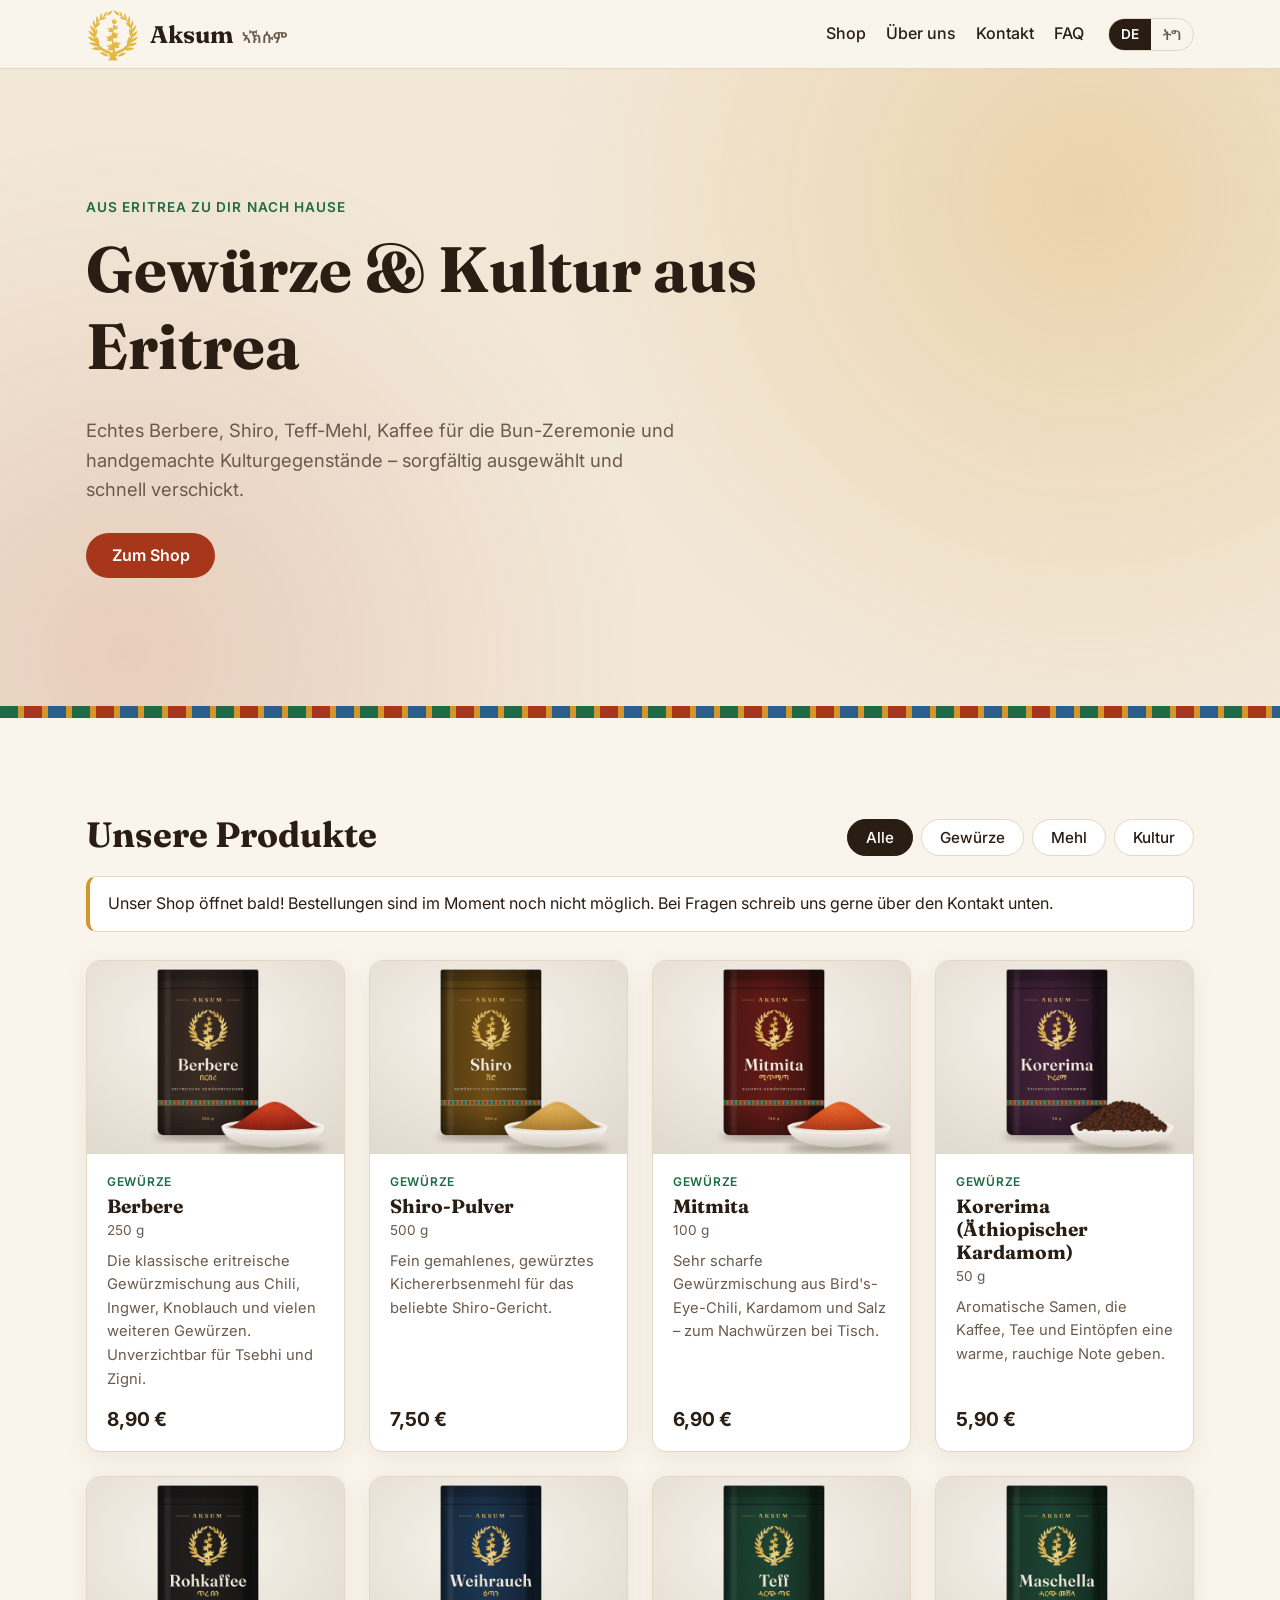
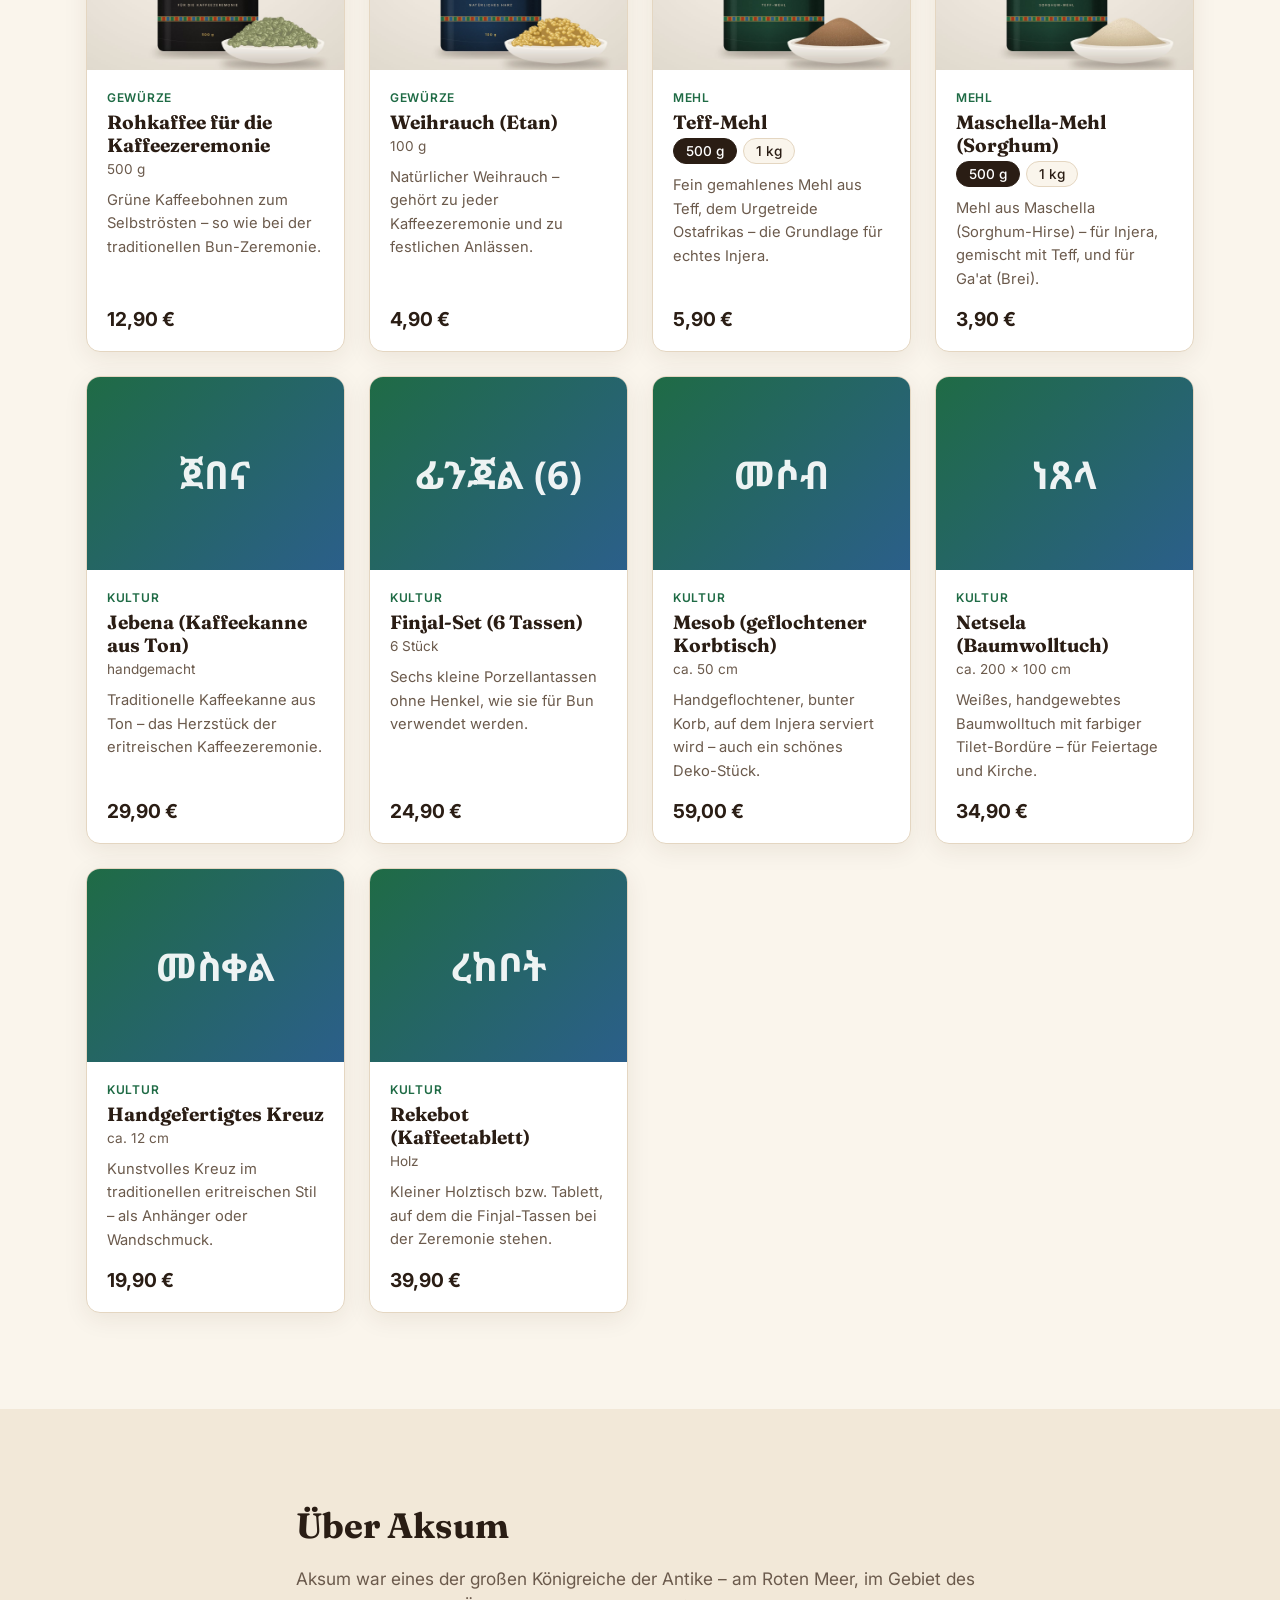
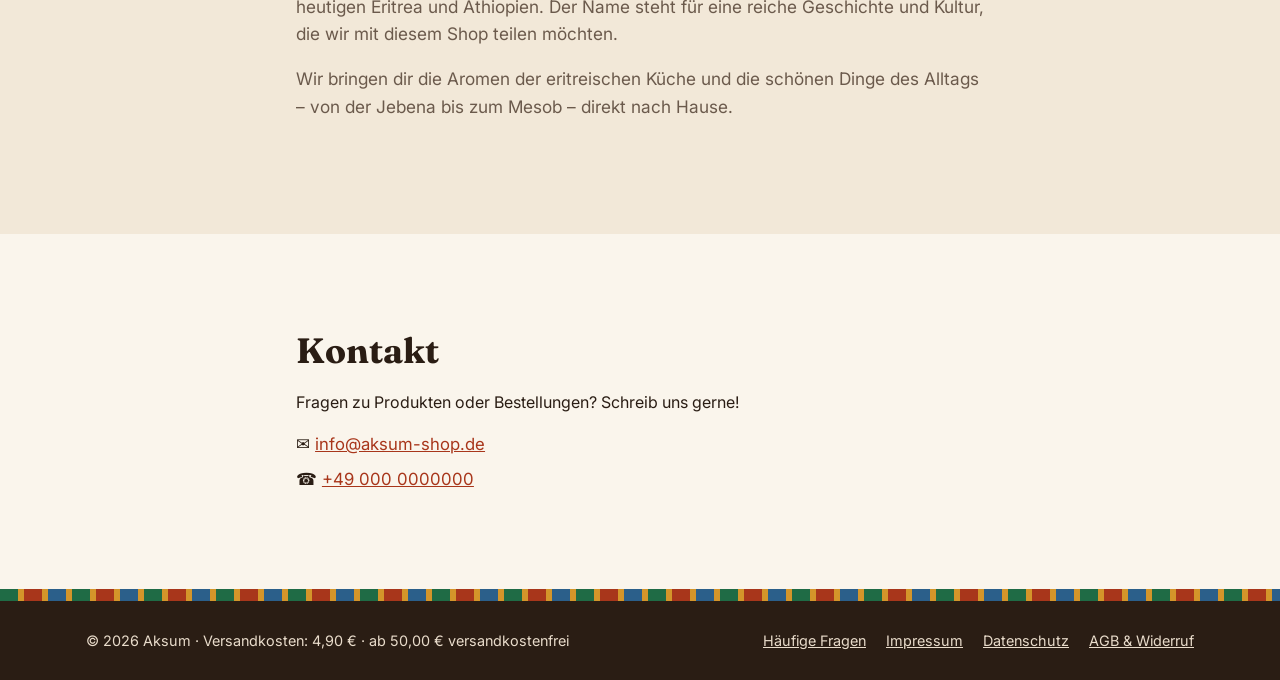
==== commit e04a55e8: "Bestellungen und PayPal vorerst abschalten Neuer Schalter ordersEnabled in config.js. Solange er fal" ====
--- a/index.html
+++ b/index.html
@@ -4,7 +4,7 @@
   <meta charset="utf-8">
   <meta name="viewport" content="width=device-width, initial-scale=1">
   <title>Aksum – Eritreische Gewürze & Kultur</title>
-  <meta name="description" content="Eritreische Gewürze wie Berbere und Shiro sowie traditionelle Kulturgegenstände – bequem online bestellen und mit PayPal bezahlen.">
+  <meta name="description" content="Eritreische Gewürze wie Berbere und Shiro sowie traditionelle Kulturgegenstände aus Eritrea.">
   <link rel="icon" href="images/logo-kranz.svg" type="image/svg+xml">
   <link rel="preconnect" href="https://fonts.googleapis.com">
   <link rel="preconnect" href="https://fonts.gstatic.com" crossorigin>
@@ -60,6 +60,7 @@
             <button data-filter="culture" aria-pressed="false" data-i18n="filter.culture">Kultur</button>
           </div>
         </div>
+        <p class="shop-closed" id="shop-closed" data-i18n="shop.closed" hidden></p>
         <div class="product-grid" id="product-grid"></div>
       </div>
     </section>
--- a/css/style.css
+++ b/css/style.css
@@ -56,7 +56,7 @@
 }
 .btn:hover { background: var(--red-dark); }
 .btn:disabled { background: var(--green); cursor: default; }
-.btn--small { padding: 0.55em 1em; font-size: 0.875rem; }
+.btn--small { padding: 0.55em 1em; font-size: 0.875rem; white-space: nowrap; }
 
 button:focus-visible, a:focus-visible { outline: 3px solid var(--ochre); outline-offset: 2px; }
 
@@ -128,6 +128,11 @@
 .section--alt { background: var(--bg-alt); }
 .section__head { display: flex; flex-wrap: wrap; align-items: end; justify-content: space-between; gap: 16px; margin-bottom: 32px; }
 .section__head h2 { margin: 0; }
+.shop-closed {
+  margin: -12px 0 28px; padding: 14px 18px;
+  background: var(--surface); border: 1px solid var(--line); border-left: 4px solid var(--ochre);
+  border-radius: 10px; color: var(--ink);
+}
 
 .filters { display: flex; gap: 8px; flex-wrap: wrap; }
 .filters button {
@@ -143,7 +148,14 @@
   background: var(--surface); border-radius: var(--radius); overflow: hidden;
   box-shadow: var(--shadow); border: 1px solid var(--line);
 }
-.product__image { aspect-ratio: 4 / 3; overflow: hidden; }
+.product__image { aspect-ratio: 4 / 3; overflow: hidden; position: relative; }
+.badge-gf {
+  position: absolute; top: 12px; left: 12px;
+  display: inline-flex; align-items: center; gap: 4px;
+  background: #2e8b57; color: #fff; border: 2px solid #fff;
+  padding: 3px 10px 3px 7px; border-radius: 999px;
+  font: 600 0.78rem var(--font-body); box-shadow: 0 2px 8px rgba(0, 0, 0, 0.18);
+}
 .product__image img { width: 100%; height: 100%; object-fit: cover; }
 .placeholder {
   width: 100%; height: 100%; display: grid; place-items: center;
@@ -164,7 +176,7 @@
 }
 .variants button[aria-pressed="true"] { background: var(--ink); border-color: var(--ink); color: #fff; }
 .product__desc { margin: 0 0 16px; font-size: 0.92rem; color: var(--ink-soft); flex: 1; }
-.product__footer { display: flex; align-items: center; justify-content: space-between; gap: 8px; }
+.product__footer { display: flex; flex-wrap: wrap; align-items: center; justify-content: space-between; gap: 8px; }
 .product__price { font: 700 1.2rem var(--font-body); }
 
 /* ---------- Über uns / Kontakt ---------- */
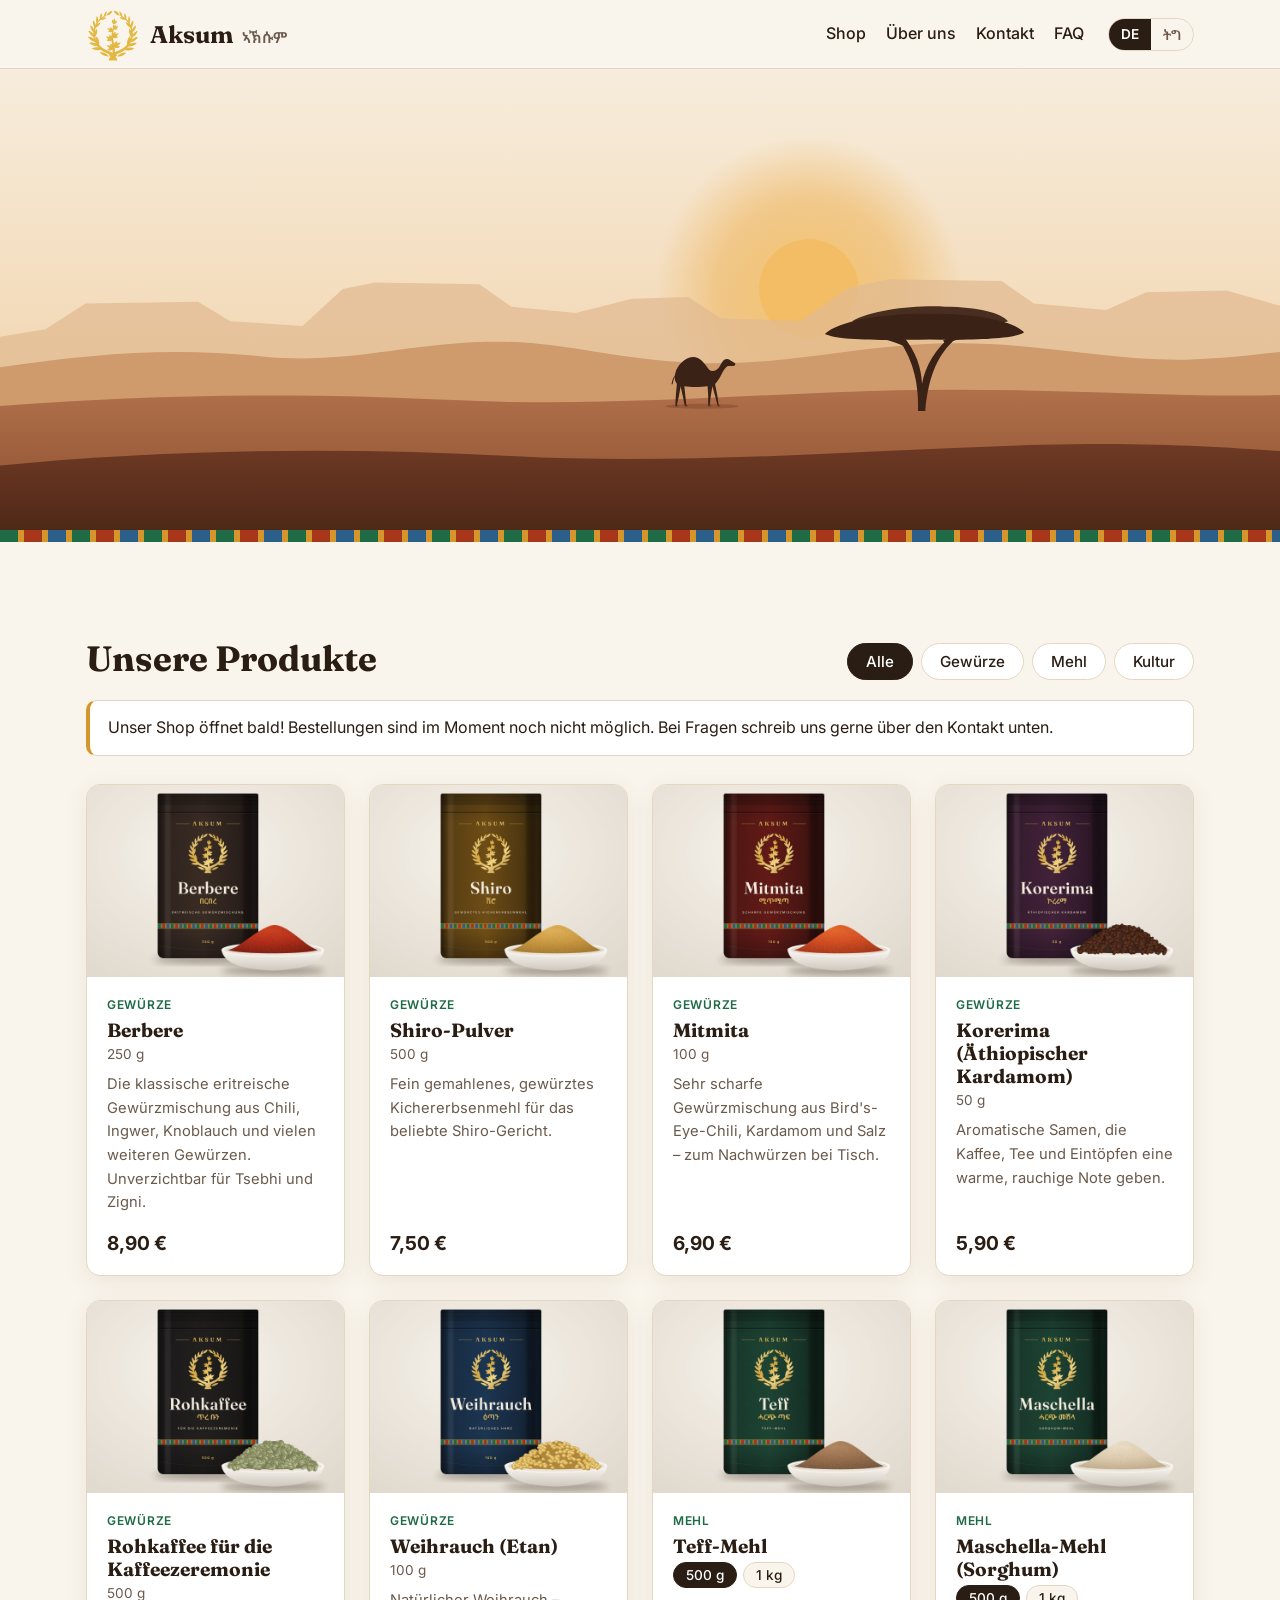
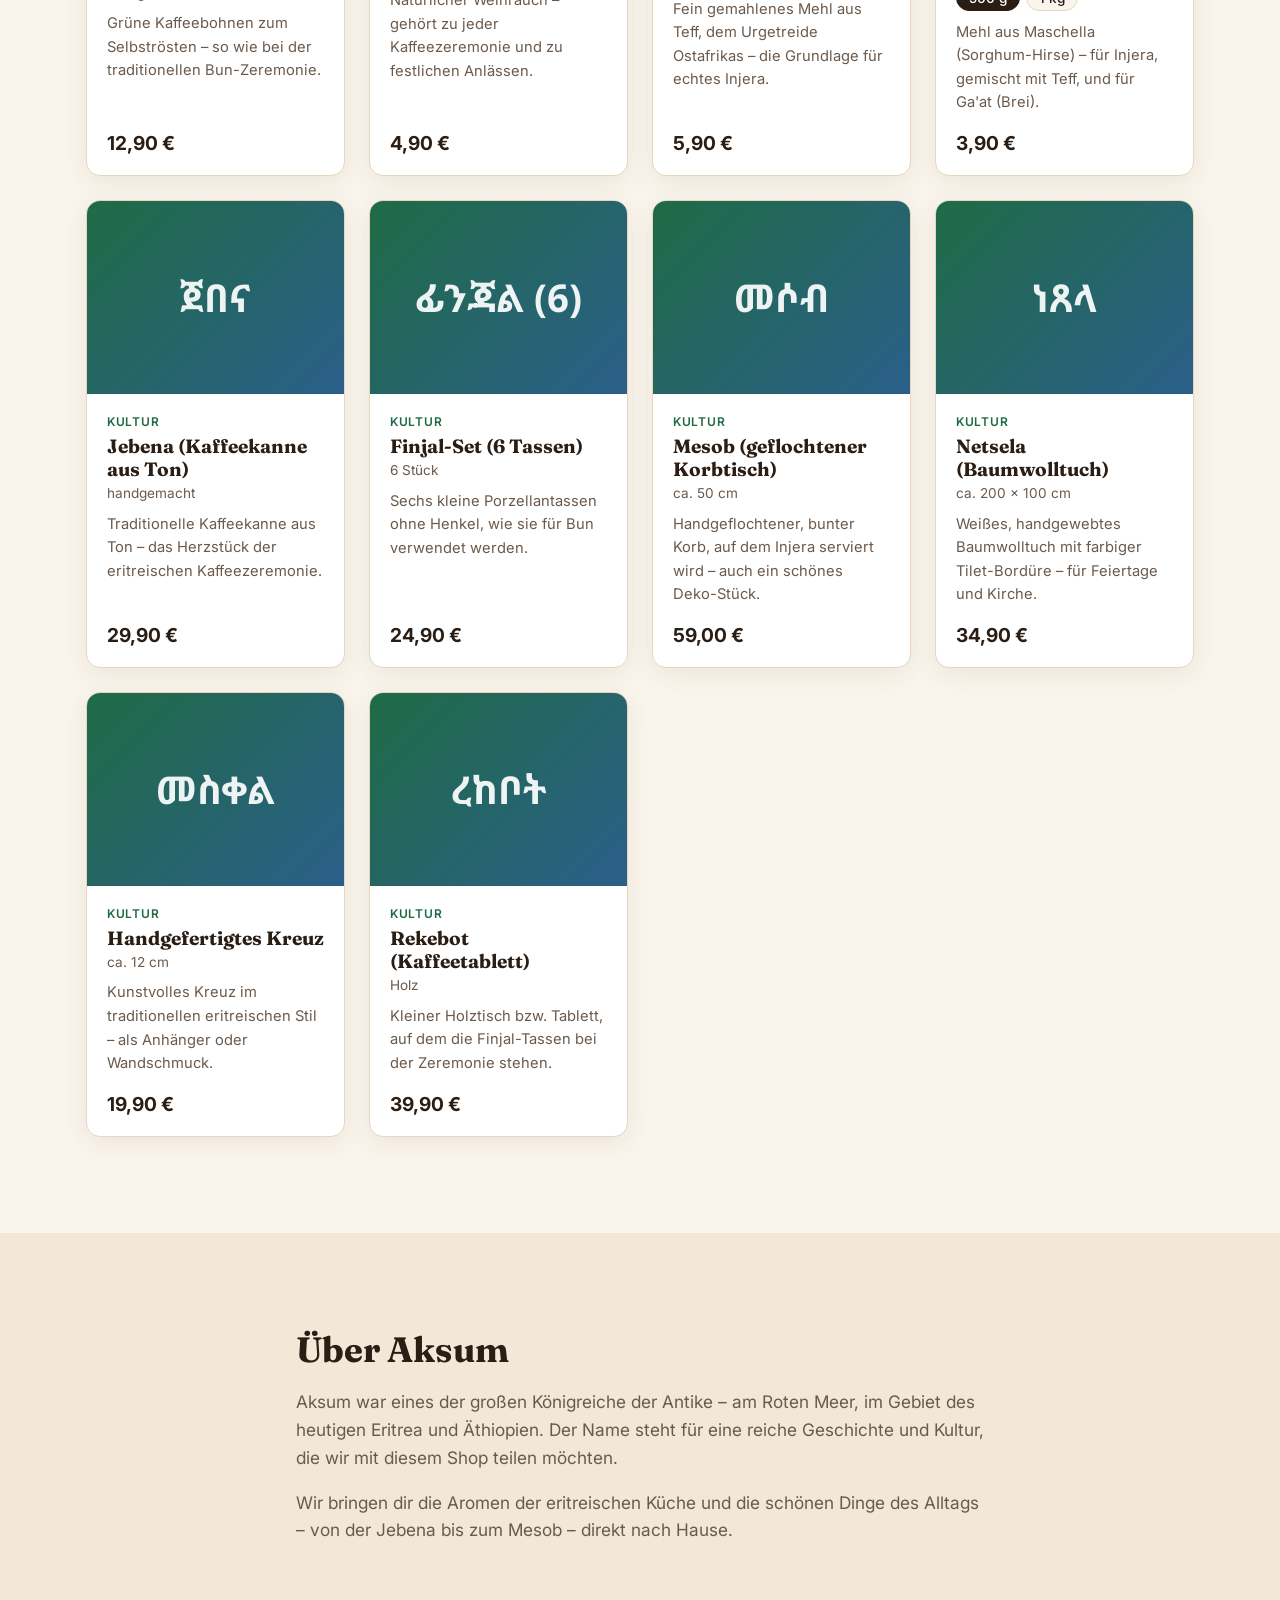
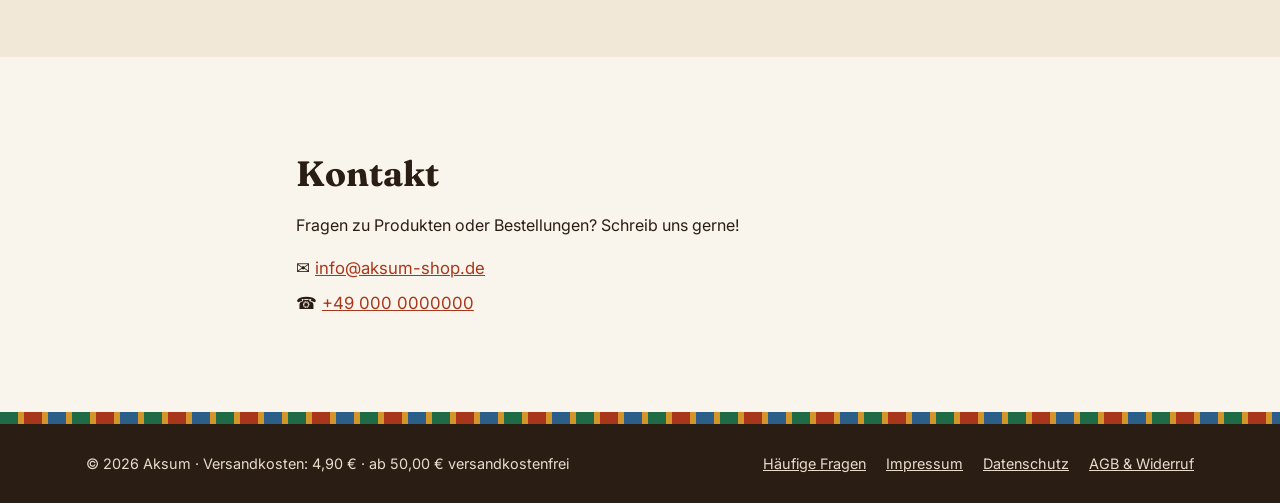
==== commit 5777f30e: "Startbereich: Landschafts-Illustration statt Text und Shop-Knopf Tafelberge, Schirmakazie und ein Ka" ====
--- a/index.html
+++ b/index.html
@@ -40,12 +40,7 @@
 
   <main id="top">
     <section class="hero">
-      <div class="container hero__inner">
-        <p class="hero__kicker" data-i18n="hero.kicker">Aus Eritrea zu dir nach Hause</p>
-        <h1 class="hero__title" data-i18n="hero.title">Gewürze & Kultur aus Eritrea</h1>
-        <p class="hero__text" data-i18n="hero.text"></p>
-        <a href="#shop" class="btn" data-i18n="hero.cta">Zum Shop</a>
-      </div>
+      <img class="hero__img" src="images/hero-landschaft.svg" alt="Eritreische Landschaft mit Tafelbergen, Akazie und Kamel" width="1600" height="600">
       <div class="tilet" aria-hidden="true"></div>
     </section>
 
--- a/css/style.css
+++ b/css/style.css
@@ -110,18 +110,9 @@
 }
 .cart-button__count[hidden] { display: none; }
 
-/* ---------- Startbereich ---------- */
-.hero {
-  background:
-    radial-gradient(circle at 85% 20%, rgba(212, 149, 42, 0.25), transparent 45%),
-    radial-gradient(circle at 10% 90%, rgba(168, 54, 27, 0.15), transparent 40%),
-    var(--bg-alt);
-}
-.hero__inner { padding: clamp(64px, 12vw, 128px) 16px; max-width: 760px; margin-left: max(0px, calc((100% - 1140px) / 2)); }
-.hero__kicker { color: var(--green); font-weight: 600; text-transform: uppercase; letter-spacing: 0.08em; font-size: 0.85rem; margin: 0 0 12px; }
-html[lang="ti"] .hero__kicker { text-transform: none; letter-spacing: 0; }
-.hero__title { font-size: clamp(2.2rem, 6vw, 4rem); }
-.hero__text { font-size: 1.15rem; color: var(--ink-soft); margin: 0 0 28px; max-width: 600px; }
+/* ---------- Startbereich (Landschafts-Illustration) ---------- */
+.hero { background: #f3dcbc; }
+.hero__img { width: 100%; height: clamp(260px, 36vw, 500px); object-fit: cover; object-position: 60% 100%; }
 
 /* ---------- Abschnitte ---------- */
 .section { padding: clamp(56px, 8vw, 96px) 0; }
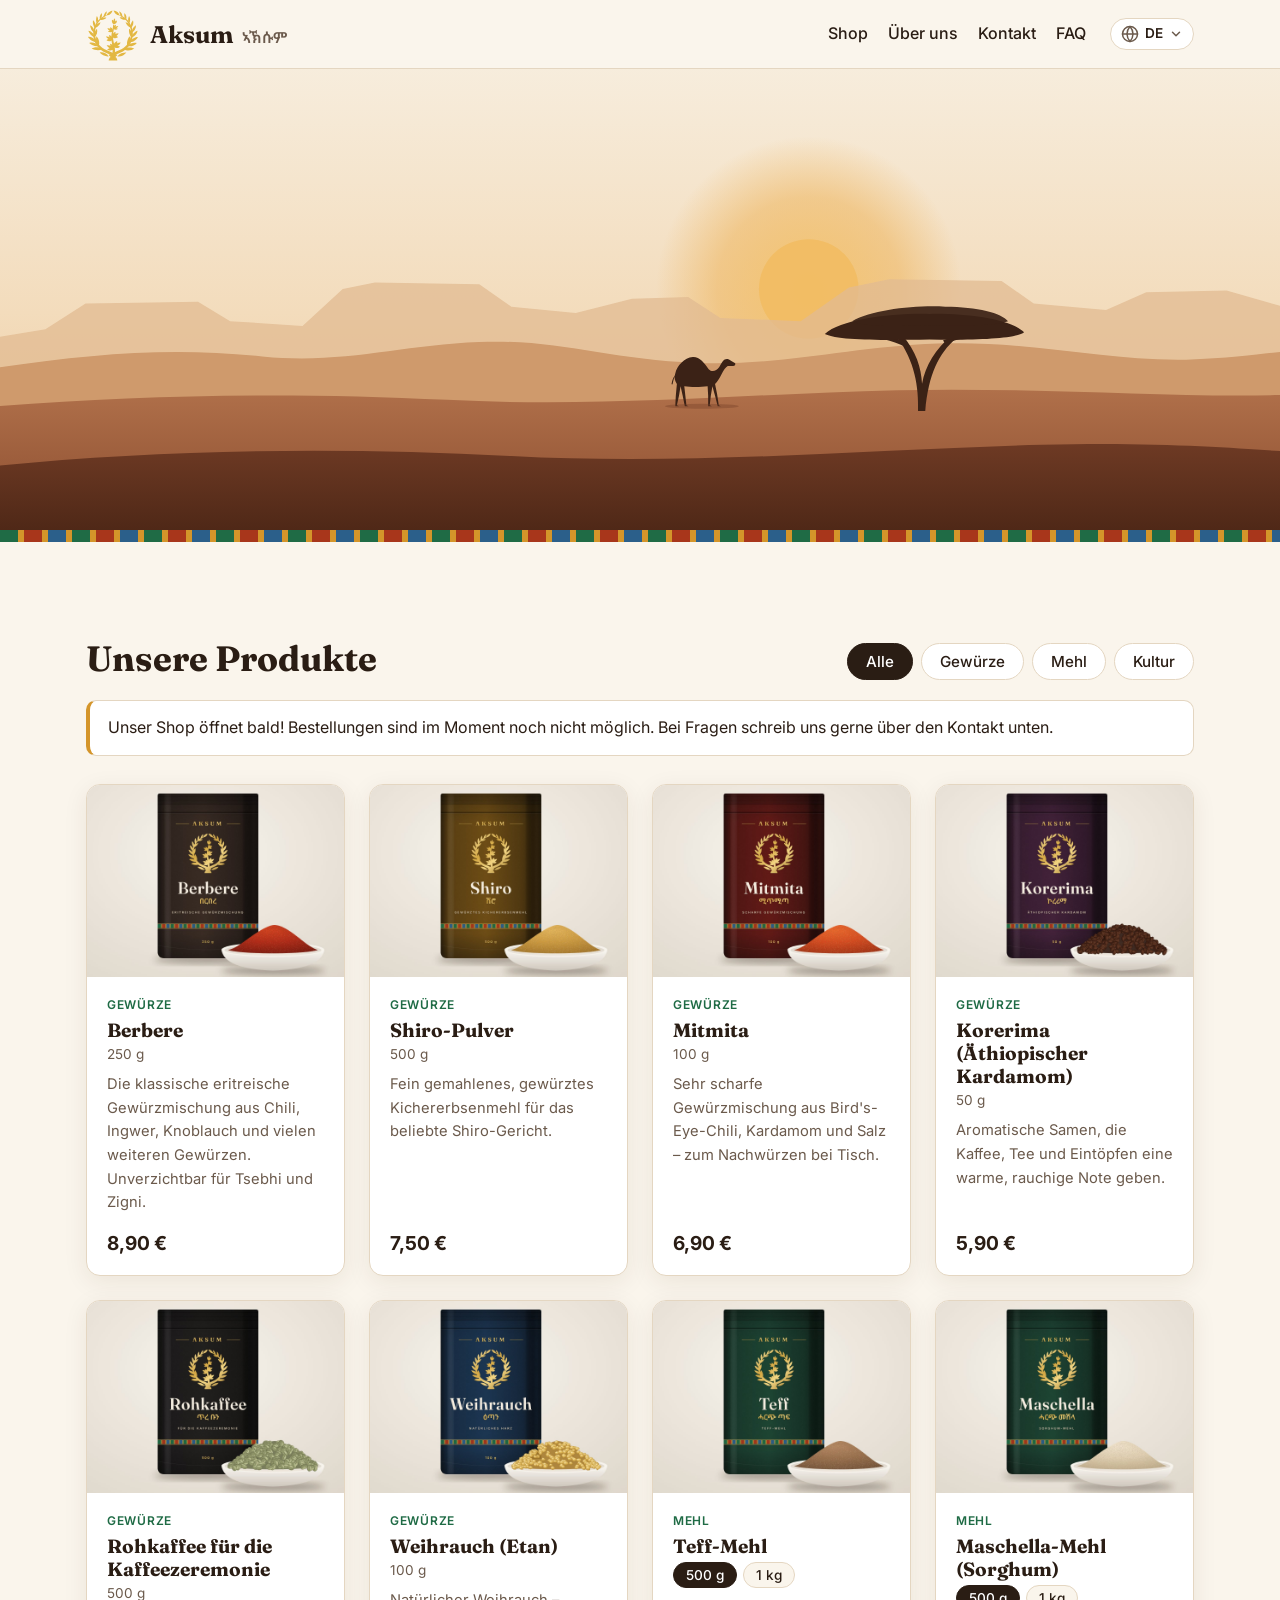
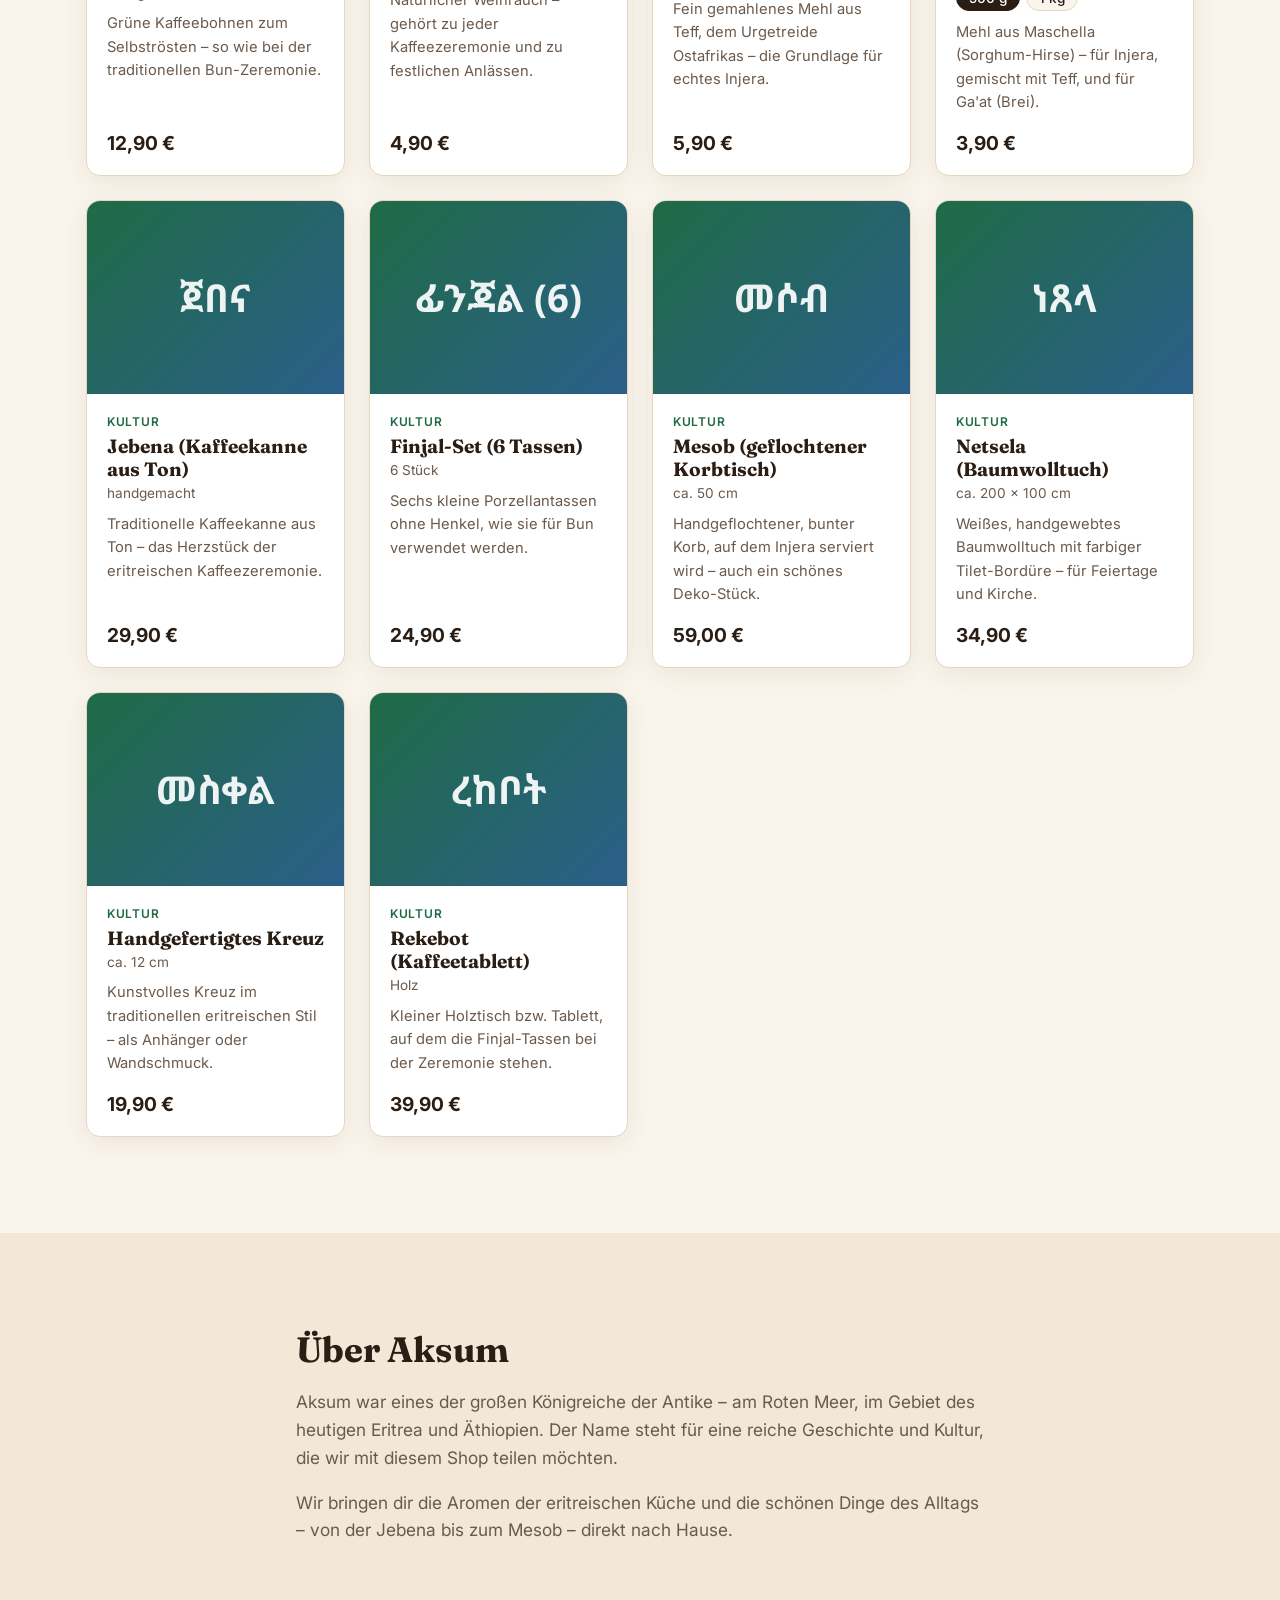
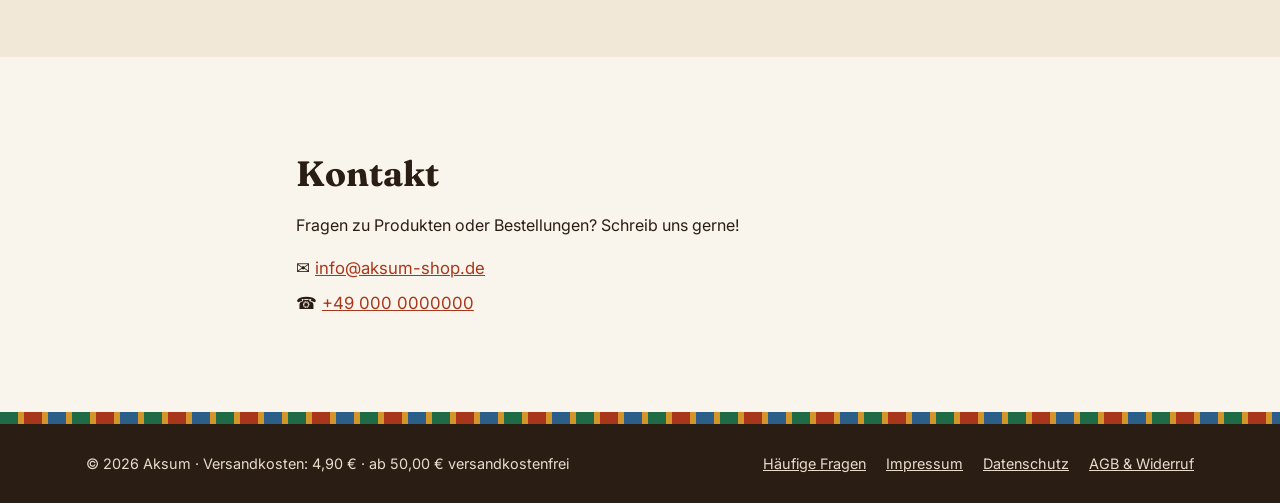
==== commit 0c3f7014: "Englisch als dritte Sprache und Sprachauswahl als Dropdown Alle Seitentexte, Produkte und FAQ auf En" ====
--- a/index.html
+++ b/index.html
@@ -26,10 +26,7 @@
         <a href="faq.html" data-i18n="nav.faq">FAQ</a>
       </nav>
       <div class="header__actions">
-        <div class="lang-switch" role="group" aria-label="Sprache / ቋንቋ">
-          <button data-lang="de" aria-pressed="true">DE</button>
-          <button data-lang="ti" aria-pressed="false">ትግ</button>
-        </div>
+        <div data-lang-menu></div>
         <button class="cart-button" data-open-cart aria-label="Warenkorb">
           <svg width="22" height="22" viewBox="0 0 24 24" fill="none" stroke="currentColor" stroke-width="2" stroke-linecap="round" stroke-linejoin="round" aria-hidden="true"><path d="M6 2 3 6v14a2 2 0 0 0 2 2h14a2 2 0 0 0 2-2V6l-3-4z"/><path d="M3 6h18"/><path d="M16 10a4 4 0 0 1-8 0"/></svg>
           <span class="cart-button__count" id="cart-count" hidden>0</span>
@@ -126,6 +123,7 @@
   <script src="js/config.js"></script>
   <script src="js/products.js"></script>
   <script src="js/i18n.js"></script>
+  <script src="js/lang-menu.js"></script>
   <script src="js/app.js"></script>
 </body>
 </html>
--- a/css/style.css
+++ b/css/style.css
@@ -90,12 +90,36 @@
 .nav a:hover { color: var(--red); }
 .header__actions { display: flex; align-items: center; gap: 12px; }
 
-.lang-switch { display: flex; border: 1px solid var(--line); border-radius: 999px; overflow: hidden; }
-.lang-switch button {
-  border: 0; background: transparent; padding: 6px 12px; cursor: pointer;
-  font: 600 0.85rem var(--font-body); color: var(--ink-soft);
-}
-.lang-switch button[aria-pressed="true"] { background: var(--ink); color: #fff; }
+/* Sprachauswahl (Dropdown) */
+.lang-menu { position: relative; }
+.lang-menu__toggle {
+  display: flex; align-items: center; gap: 6px;
+  border: 1px solid var(--line); background: var(--surface); color: var(--ink);
+  border-radius: 999px; padding: 6px 10px 6px 10px; cursor: pointer;
+  font: 600 0.85rem var(--font-body); line-height: 1;
+}
+.lang-menu__toggle:hover { border-color: var(--ink-soft); }
+.lang-menu__toggle svg { color: var(--ink-soft); flex: none; }
+.lang-menu__chevron { transition: transform 0.15s; }
+.lang-menu__toggle[aria-expanded="true"] .lang-menu__chevron { transform: rotate(180deg); }
+.lang-menu__list {
+  position: absolute; right: 0; top: calc(100% + 8px); z-index: 30;
+  min-width: 170px; margin: 0; padding: 6px; list-style: none;
+  background: var(--surface); border: 1px solid var(--line); border-radius: 12px;
+  box-shadow: 0 10px 30px rgba(60, 35, 15, 0.14);
+}
+.lang-menu__list[hidden] { display: none; }
+.lang-menu__list button {
+  width: 100%; display: flex; align-items: center; gap: 10px;
+  border: 0; background: transparent; cursor: pointer; text-align: left;
+  padding: 9px 10px; border-radius: 8px;
+  font: 500 0.95rem var(--font-body); color: var(--ink);
+}
+.lang-menu__list button:hover, .lang-menu__list button:focus-visible { background: var(--bg-alt); outline: none; }
+.lang-menu__list button[lang="ti"] { font-family: "Noto Sans Ethiopic", sans-serif; }
+.lang-menu__check { visibility: hidden; color: var(--green); flex: none; }
+.lang-menu__list button[aria-checked="true"] { font-weight: 600; }
+.lang-menu__list button[aria-checked="true"] .lang-menu__check { visibility: visible; }
 
 .cart-button {
   position: relative; border: 0; background: transparent; cursor: pointer;
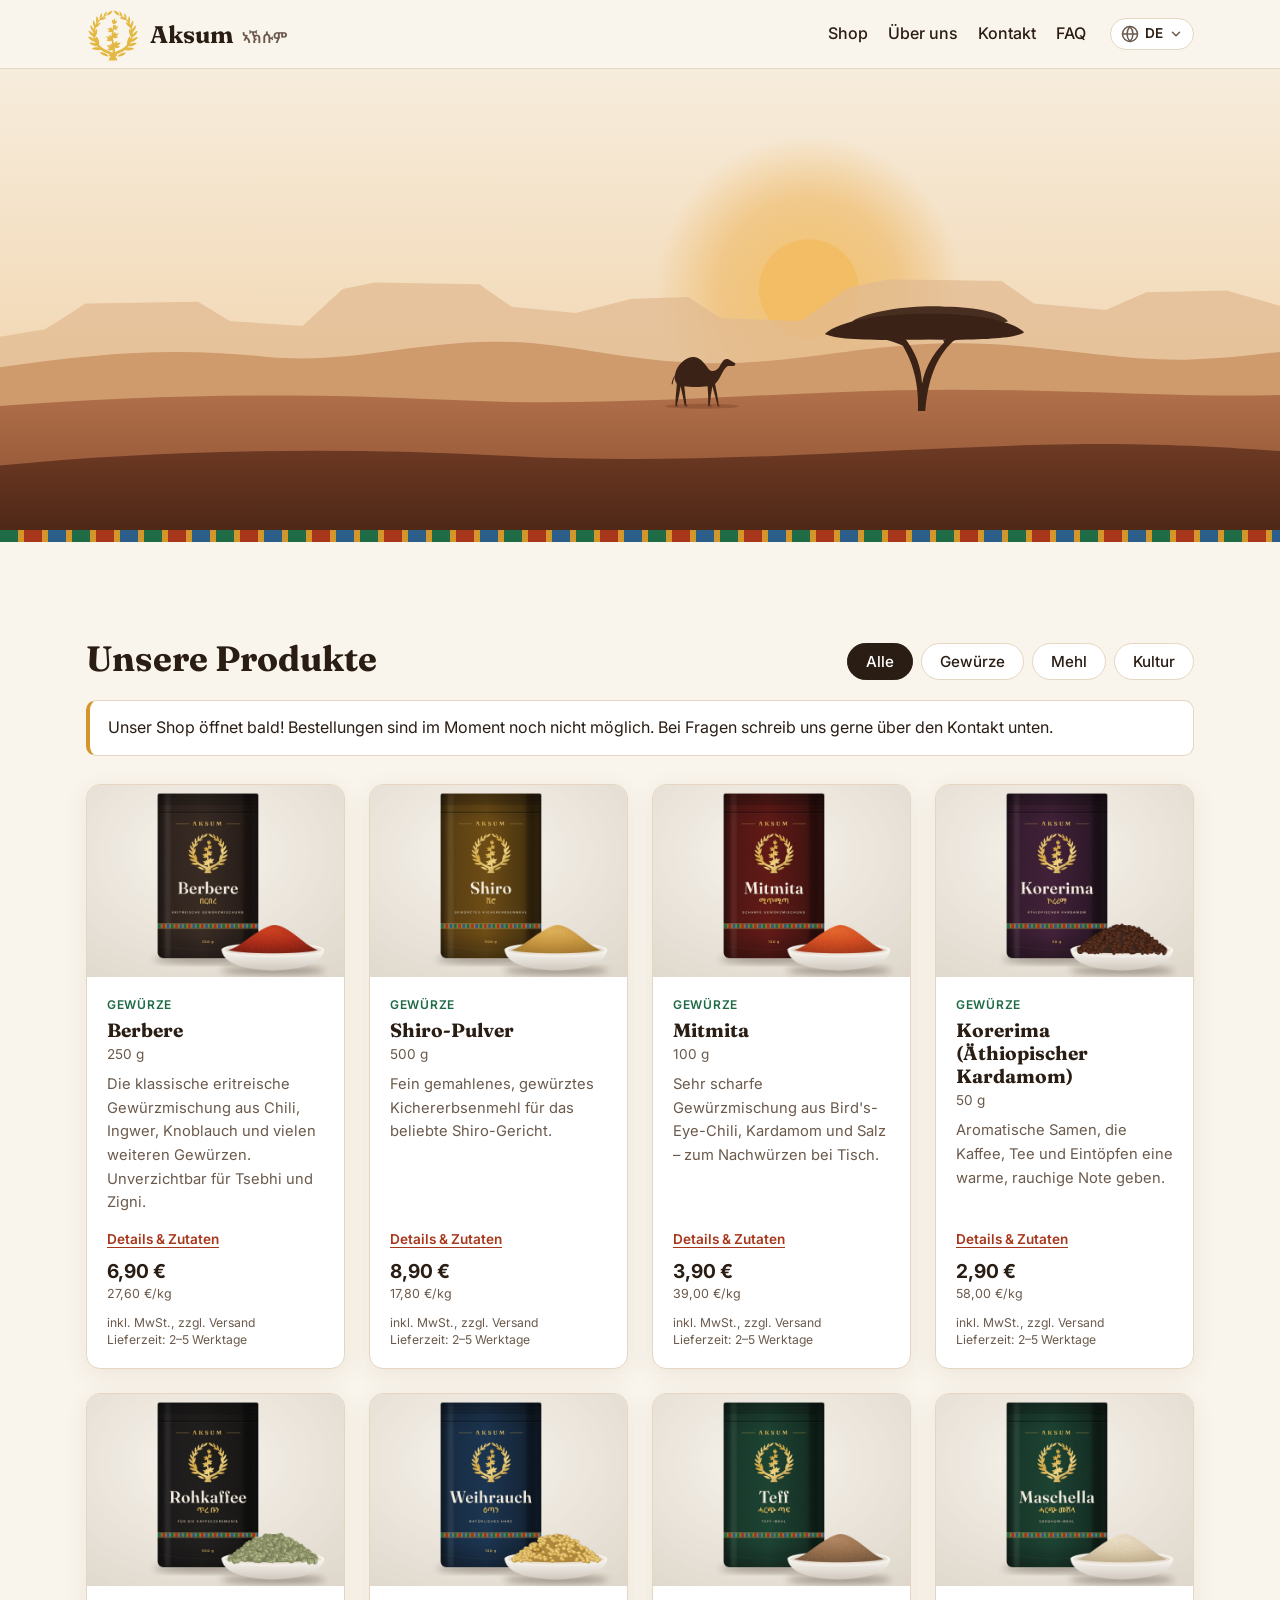
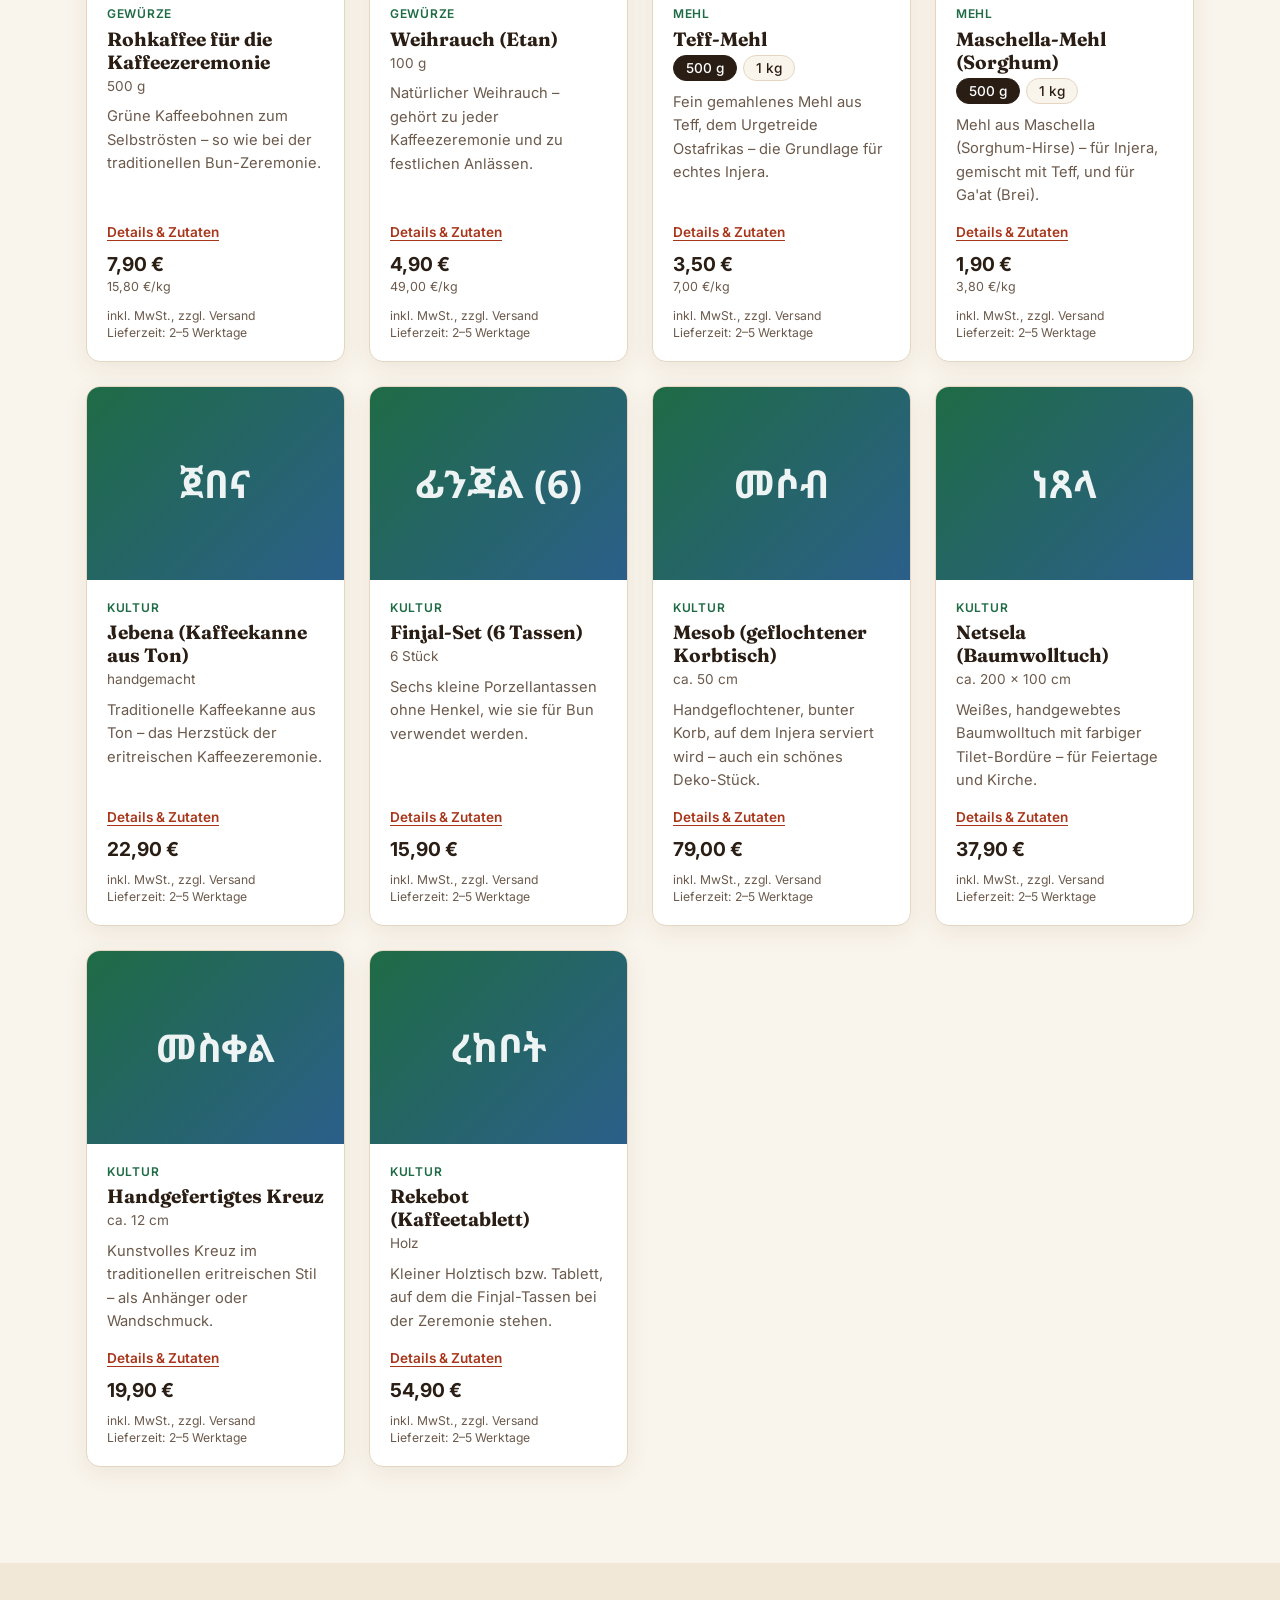
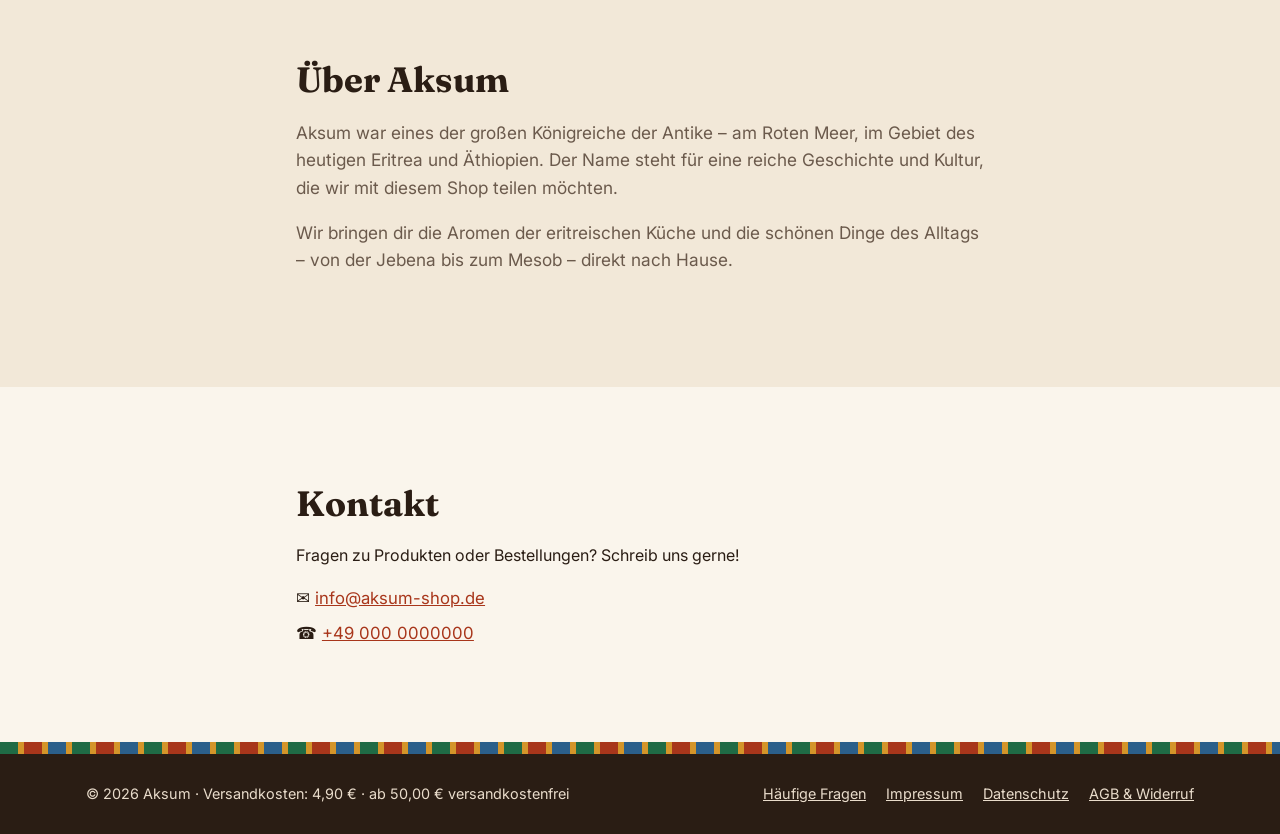
==== commit 05029ba9: "Shop rechtlich vorbereiten: Grundpreise, Pflichtangaben, Steuer-Hinweis, Widerruf - Grundpreis (€/kg" ====
--- a/index.html
+++ b/index.html
@@ -87,6 +87,7 @@
         <a href="impressum.html" data-i18n="footer.imprint">Impressum</a>
         <a href="datenschutz.html" data-i18n="footer.privacy">Datenschutz</a>
         <a href="agb.html" data-i18n="footer.terms">AGB & Widerruf</a>
+        <a href="widerruf.html" id="withdraw-link" data-i18n="footer.withdraw" hidden>Vertrag widerrufen</a>
       </nav>
     </div>
   </footer>
@@ -107,11 +108,29 @@
         <div class="cart__total"><dt data-i18n="cart.total">Gesamt</dt><dd id="sum-total"></dd></div>
       </dl>
       <p class="cart__hint" id="free-hint" hidden></p>
+      <p class="cart__meta"><span id="cart-tax"></span> <span id="cart-delivery"></span></p>
       <p class="cart__pay" data-i18n="cart.payWith">Sicher bezahlen mit PayPal:</p>
       <div id="paypal-buttons"></div>
       <p class="cart__legal" data-i18n-html="cart.legal"></p>
     </div>
   </aside>
+
+  <!-- Produktdetails -->
+  <dialog class="detail" id="detail" aria-labelledby="detail-name">
+    <div class="detail__inner">
+      <button class="cart__close detail__close" id="detail-close" data-i18n-aria="detail.close" aria-label="Schließen">×</button>
+      <div class="detail__image" id="detail-image"></div>
+      <div class="detail__body">
+        <p class="product__category" id="detail-cat"></p>
+        <h2 id="detail-name"></h2>
+        <p class="detail__price"><strong id="detail-price"></strong> <span id="detail-base"></span></p>
+        <p class="detail__tax" id="detail-tax"></p>
+        <p id="detail-desc"></p>
+        <dl class="detail__facts" id="detail-facts"></dl>
+        <p class="detail__pending" id="detail-pending" hidden></p>
+      </div>
+    </div>
+  </dialog>
 
   <!-- Danke-Fenster nach erfolgreicher Zahlung -->
   <dialog class="thanks" id="thanks">
--- a/css/style.css
+++ b/css/style.css
@@ -193,6 +193,39 @@
 .product__desc { margin: 0 0 16px; font-size: 0.92rem; color: var(--ink-soft); flex: 1; }
 .product__footer { display: flex; flex-wrap: wrap; align-items: center; justify-content: space-between; gap: 8px; }
 .product__price { font: 700 1.2rem var(--font-body); }
+.product__pricebox { display: grid; gap: 1px; }
+.product__base { font-size: 0.78rem; color: var(--ink-soft); }
+.product__meta { margin: 10px 0 0; font-size: 0.76rem; color: var(--ink-soft); line-height: 1.4; }
+.product__more { border: 0; background: none; padding: 0; margin: 0 0 12px; color: var(--red); font: 600 0.85rem var(--font-body); cursor: pointer; text-align: left; text-decoration: underline; text-underline-offset: 3px; }
+.product__image[data-detail] { cursor: pointer; }
+.btn--soon { background: var(--bg-alt); color: var(--ink-soft); cursor: default; }
+.btn--soon:hover { background: var(--bg-alt); }
+.cart__meta { font-size: 0.8rem; color: var(--ink-soft); margin: 4px 0 0; }
+
+/* Produktdetails */
+.detail { border: 0; border-radius: 18px; padding: 0; width: min(860px, calc(100vw - 24px)); max-height: calc(100dvh - 24px); background: var(--surface); color: var(--ink); }
+.detail::backdrop { background: rgba(20, 12, 6, 0.55); }
+.detail__inner { position: relative; display: grid; grid-template-columns: minmax(0, 1fr) minmax(0, 1.1fr); }
+.detail__close { position: absolute; top: 8px; right: 10px; z-index: 2; background: var(--surface); border-radius: 50%; width: 40px; height: 40px; }
+.detail__image { background: var(--bg-alt); min-height: 260px; }
+.detail__image img, .detail__image .placeholder { width: 100%; height: 100%; object-fit: cover; }
+.detail__body { padding: 28px 28px 24px; overflow: auto; max-height: calc(100dvh - 24px); }
+.detail__body h2 { margin: 4px 0 8px; font-size: 1.6rem; }
+.detail__price { margin: 0; font-size: 1.15rem; }
+.detail__price span { font-size: 0.85rem; color: var(--ink-soft); }
+.detail__tax { margin: 2px 0 14px; font-size: 0.8rem; color: var(--ink-soft); }
+.detail__facts { display: grid; grid-template-columns: max-content 1fr; gap: 6px 16px; margin: 16px 0 0; padding-top: 14px; border-top: 1px solid var(--line); font-size: 0.9rem; }
+.detail__facts dt { font-weight: 600; }
+.detail__facts dd { margin: 0; color: var(--ink-soft); white-space: pre-line; }
+.detail__pending { margin: 14px 0 0; padding: 10px 12px; border-radius: 8px; background: var(--bg-alt); font-size: 0.85rem; color: var(--ink-soft); }
+@media (max-width: 680px) {
+  .detail { width: 100vw; max-width: 100vw; height: 100dvh; max-height: 100dvh; margin: 0; border-radius: 0; }
+  .detail__inner { grid-template-columns: 1fr; height: 100%; overflow: auto; }
+  .detail__image { min-height: 0; aspect-ratio: 4 / 3; }
+  .detail__body { max-height: none; padding: 20px 16px 32px; }
+  .detail__facts { grid-template-columns: 1fr; gap: 2px; }
+  .detail__facts dd { margin-bottom: 8px; }
+}
 
 /* ---------- Über uns / Kontakt ---------- */
 .about, .contact { max-width: 720px; }
@@ -272,3 +305,17 @@
 .faq summary::after { content: "+"; position: absolute; right: 18px; top: 10px; font-size: 1.4rem; color: var(--red); }
 .faq[open] summary::after { content: "−"; }
 .faq p { margin: 0; padding: 0 18px 16px; color: var(--ink-soft); }
+
+/* ---------- Widerruf ---------- */
+.withdraw .wd-form { display: grid; gap: 14px; margin-top: 20px; max-width: 560px; }
+.wd-field { display: grid; gap: 6px; font-size: 0.9rem; font-weight: 600; }
+.wd-field input, .wd-field textarea, #wd-mailtext { font: 400 1rem var(--font-body); padding: 10px 12px; border: 1px solid var(--line); border-radius: 10px; background: var(--surface); color: var(--ink); width: 100%; }
+.wd-error { margin: 0; padding: 10px 12px; border-radius: 8px; background: #fbe9e4; color: var(--red-dark); font-size: 0.9rem; }
+.wd-ok { padding: 14px 16px; border-radius: 10px; background: #e6f0e9; color: var(--green); }
+.wd-summary { display: grid; grid-template-columns: max-content 1fr; gap: 6px 16px; margin: 0; padding: 14px 16px; border: 1px solid var(--line); border-radius: 10px; background: var(--surface); }
+.wd-summary dt { font-weight: 600; }
+.wd-summary dd { margin: 0; }
+.wd-actions { display: flex; flex-wrap: wrap; gap: 10px; margin-top: 12px; }
+.btn--ghost { background: transparent; color: var(--ink); border: 1px solid var(--line); }
+.btn--ghost:hover { background: var(--bg-alt); }
+#wd-fallback { max-width: 560px; margin-top: 20px; }
